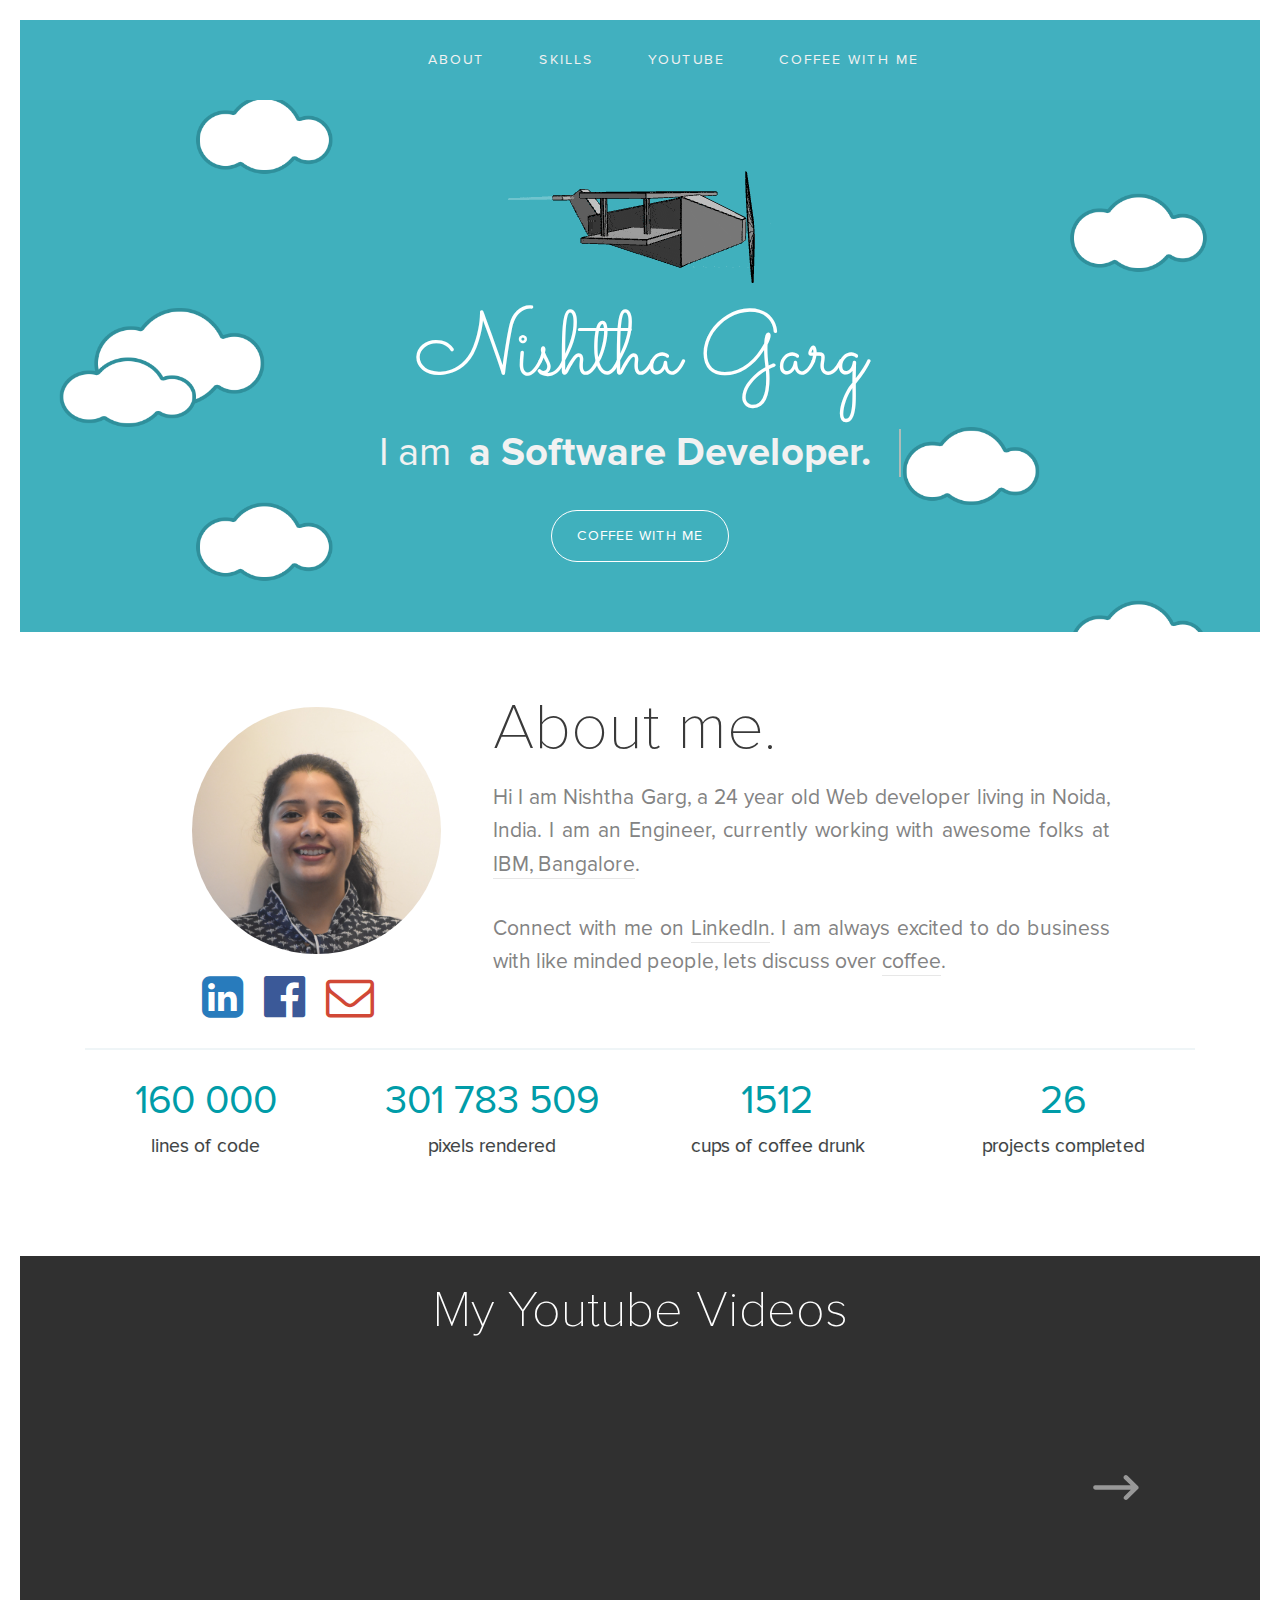
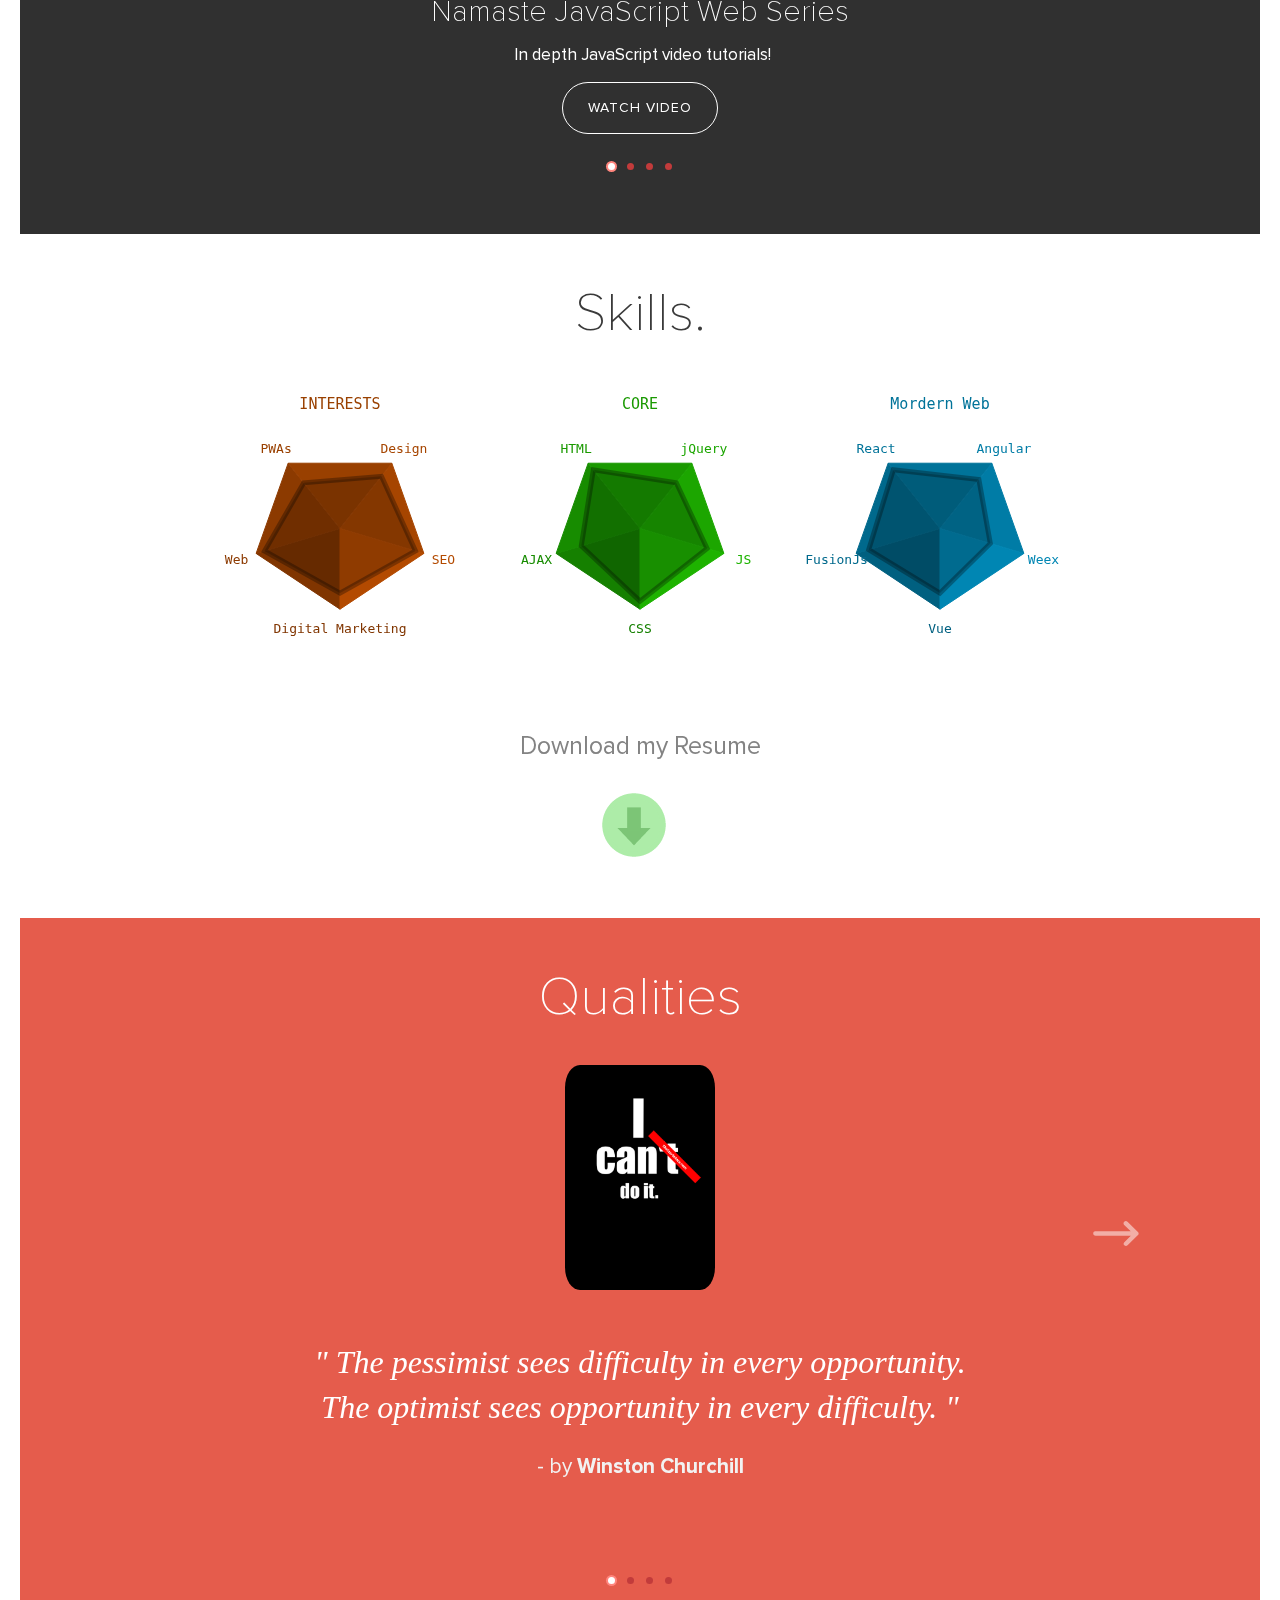
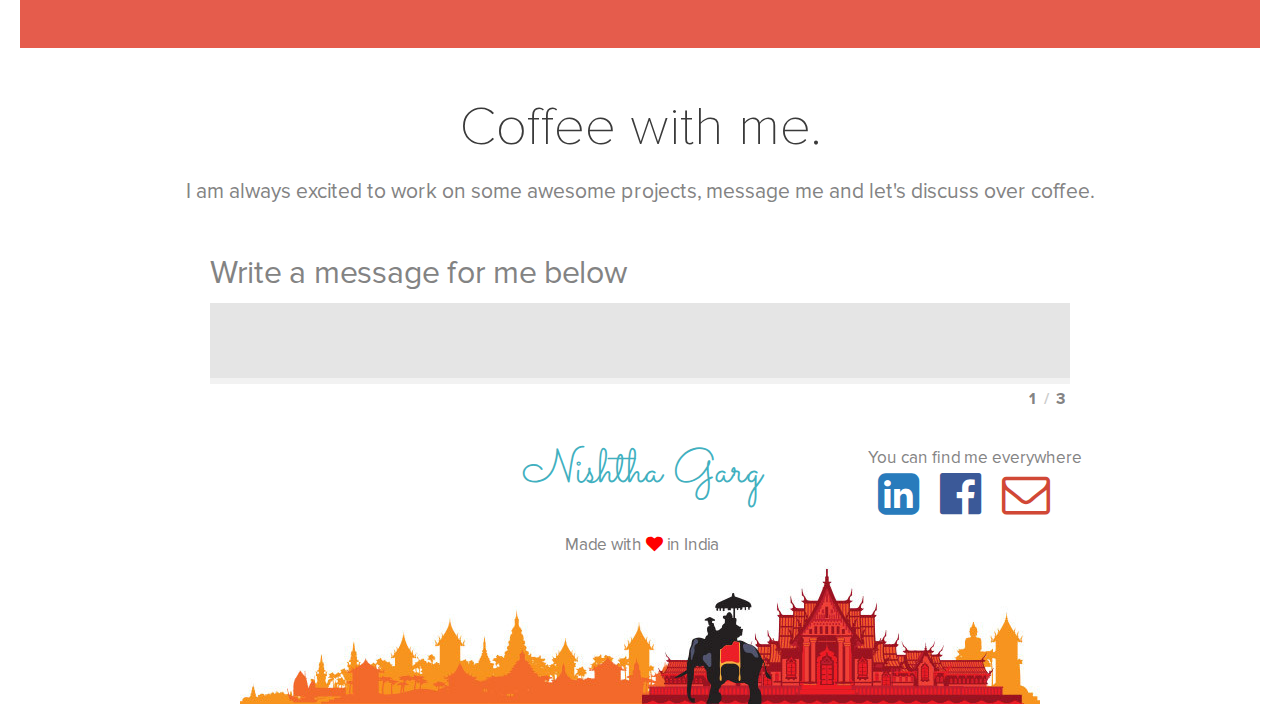
==== index.html @ ebebd7bb "qualities updates" ====
<!--
██╗  ██╗███████╗██╗     ██╗      ██████╗     ██╗    ██╗ ██████╗ ██████╗ ██╗     ██████╗
██║  ██║██╔════╝██║     ██║     ██╔═══██╗    ██║    ██║██╔═══██╗██╔══██╗██║     ██╔══██╗
███████║█████╗  ██║     ██║     ██║   ██║    ██║ █╗ ██║██║   ██║██████╔╝██║     ██║  ██║
██╔══██║██╔══╝  ██║     ██║     ██║   ██║    ██║███╗██║██║   ██║██╔══██╗██║     ██║  ██║
██║  ██║███████╗███████╗███████╗╚██████╔╝    ╚███╔███╔╝╚██████╔╝██║  ██║███████╗██████╔╝
╚═╝  ╚═╝╚══════╝╚══════╝╚══════╝ ╚═════╝      ╚══╝╚══╝  ╚═════╝ ╚═╝  ╚═╝╚══════╝╚═════╝

Greetings !

if (employer) {
  yes, I'm always looking for great opportunities;
}
else if (want a website) {
  ping me ! lets discuss how will I help you;
}
else if (geek) {
  hi, I love to be friends with like minded people.
  Message me, maybe we could help each other.
}
else {
  goto: akshaysaini.in/404
}
________________________________________________________________________________________

When I wrote this code, only God and I understood what I was doing
Now, God only knows

If you don't like anything on this website, bite me !
________________________________________________________________________________________

No copyright issues.
Feel free to copy anything and everything from this website.
If you need any help, ping me !
________________________________________________________________________________________

Cheers,
Akshay Saini
mailto: akshaysaini.in@gmail.com
________________________________________________________________________________________

I sincerely admit ! Not everything thing you saw on the website was developed by me from
scratch, most of it is my original creation otherwise some of the elements are inspired
or reproduced from the open source public code.

SSSssshhhhh!! The code starts below -->
<!doctype html>
<html class="no-js" lang="en">

<head>
  <meta charset="utf-8" />
  <meta name="google-site-verification" content="CCdRdGi4mcQEMv_Q4-K8uQwAU59lbJEycK-zBCBX4q0" />
  <meta name="description"
    content="Hello World, I'm a Web developer, YouTuber, and a Digital Marketer. If you want your own website or grow your business online then coffee with me.">
  <meta name="keywords"
    content="web development, web designing, youtube, javascript, tutorials, react, angular, website, seo, digital marketing, social media marketing, freelancer, bengaluru, india ">
  <meta name="author" content="Akshay Saini">
  <meta name="viewport" content="width=device-width, initial-scale=1.0" />
  <meta property="og:title" content="Akshay Saini " />
  <meta property="og:url" content="index.html" />
  <meta property="og:image" content="img/logo.png" />
  <meta property="og:site_name" content="Akshay Saini" />
  <meta property="og:description"
    content="Hello World, I'm a Web developer, YouTuber, and a Digital Marketer. If you want your own website or grow your business online then coffee with me." />
  <title>Nishtha Garg</title>
  <link href="img/favicon.ico" type="image/x-icon" rel="shortcut icon" />
  <link rel="stylesheet" href="css/foundation.css" />
  <script src="js/vendor/modernizr.js"></script>
  <link rel="stylesheet" href="css/style.css" />
  <link rel="stylesheet" href="css/font.css" />
  <link rel="stylesheet" href="css/animate.css" />
  <link rel="stylesheet" href="css/icon.css" />
  <link href="https://fonts.googleapis.com/css?family=Sacramento" rel="stylesheet">
  <link rel="stylesheet" href="font/font-awesome/css/font-awesome.min.css">
  <link rel="stylesheet" type="text/css" href="css/component.css" />
  <script src="js/modernizr.custom.js"></script>
  <script src="js/jquery.min.js"></script>
  <script type="text/javascript">
    function hasScrolled() {var l = $(this).scrollTop(); Math.abs(lastScrollTop - l) <= delta || (l > lastScrollTop && l > navbarHeight ? $("header").removeClass("nav-down").addClass("nav-up") : l + $(window).height() < $(document).height() && $("header").removeClass("nav-up").addClass("nav-down"), lastScrollTop = l)} jQuery(window).scroll(function () {0 == jQuery(this).scrollTop() ? $("header").addClass("reachedTop") : $("header").removeClass("reachedTop")}); var didScroll, lastScrollTop = 0, delta = 2, navbarHeight = $("header").outerHeight(); $(window).scroll(function (l) {didScroll = !0}), setInterval(function () {didScroll && (hasScrolled(), didScroll = !1)}, 250);
  </script>
</head>

<body>
  <header class="nav-down reachedTop">
    <div class="wrapper" id="wrapper">
      <div class="row">
        <div class="small-12 large-12 columns alignCenter">
          <ul class="menu">
            <li><a href="#me">about</a></li>
            <li><a href="#myskills">skills</a></li>
            <li><a href="#projects">youtube</a></li>
            <li><a href="#coffeewithme">coffee with me</a></li>
        </div>
      </div>
    </div>
  </header>
  <section class="intro" id="intro">
    <div class="row" id="middle_row">
      <div class="medium-12 columns alignCenter">
        <section class="cd-intro">
          <h1 class="cd-headline clip is-full-width">
            <img src="img/plane.gif"><br>
            <span class="title">Nishtha Garg</span><br>
            <span class="iama">I am </span>
            <span class="cd-words-wrapper">
              <b class="is-visible">a Software Developer.&nbsp;&nbsp;</b>
              <b>a Salesforce Developer.</b>
              <b>a Fitness Enthusiast.</b>
              <b>a Team Worker.</b>
            </span><br>
          </h1>
        </section>
        <a href="#coffeewithme" class="btn"> Coffee with me</a>
      </div>
    </div>
  </section>
  <section class="about" id="me">
    <div class="row">
      <div class="large-12 medium-12 columns">
        <div class="large-4 medium-4 columns">
          <img class="logo" src="img/nishtha.jpg">
          <div class="medium-12 columns">
            <ul class="tools">
              <li><a href="https://www.linkedin.com/in/nishtha-garg-9021997/" target="_blank"><i
                class="fa fa-linkedin-square"></i></a></li>
              <li><a href="https://www.facebook.com/nishtha.garg.311/" target="_blank"><i
                class="fa fa-facebook-official"></i></a></li>
              <li><a href="mailto:nishi.90297@gmail.com" target="_blank"><i class="fa fa-envelope-o"></i></a></li>
              <li><a href="https://github.com/nishi90297/" target="_blank"><i
                class="fa fa-github"></i></a></li>
            </ul>
          </div>
        </div>
        <div class="large-8 medium-8 columns">
          <h1>About me.</h1>
          <p>
            Hi I am Nishtha Garg, a 24 year old Web
            developer living in Noida, India. I am an Engineer, currently working with awesome
            folks at <a href="http://www.ibm.com/" rel="nofollow" target="_blank">IBM, Bangalore</a>.
          </p>
          <p>
           Connect with me on <a href="https://www.linkedin.com/in/nishtha-garg-9021997/"
              target="_blank">LinkedIn</a>. I am always excited to do business with like minded people, lets discuss
            over <a href="#coffeewithme">coffee</a>.
          </p>
        </div>
      </div>
    </div>
  </section>
  <hr class="num">
  <section class="numbers-wrapper">
    <section class="numbers-inner-wrapper">
      <div class="numbers">
        <h4 id="coded-lines">160 000</h4>
        <span>lines of code</span>
      </div>
      <div class="numbers">
        <h4 id="rendered-pixels">301 783 509</h4>
        <span>pixels rendered</span>
      </div>
      <div class="numbers">
        <h4 id="coffee-cups">1512</h4>
        <span>cups of coffee drunk</span>
      </div>
      <div class="numbers">
        <h4 id="projects-completed">26</h4>
        <span>projects completed</span>
      </div>
    </section>
  </section>
  <section class="projects" id="projects">
    <div class="row alignCenter">
      <h1>My Youtube Videos</h1>
      <div id="cbp-fwslider" class="cbp-fwslider">
        <ul>
          <li>
            <iframe width="400" height="225" src="https://www.youtube.com/embed/pN6jk0uUrD8" frameborder="0"
              allow="accelerometer; autoplay; encrypted-media; gyroscope; picture-in-picture" allowfullscreen></iframe>
            <h2 class="name">Namaste JavaScript Web Series</h2>
            <p class="desc">
              In depth JavaScript video tutorials!
            </p>
            <a class="btn project" href="https://youtube.com/akshaymarch7">Watch Video</a>
          </li>
          <li>
            <iframe width="400" height="225" src="https://www.youtube.com/embed/ozh5WMot6io" frameborder="0"
              allow="accelerometer; autoplay; encrypted-media; gyroscope; picture-in-picture" allowfullscreen></iframe>
            <h2 class="name">How to become a Web Developer</h2>
            <p class="desc">
              Covering my personal tips and tricks!
            </p>
            <a class="btn project" href="https://youtube.com/akshaymarch7">Watch Video</a>
          </li>
          <li>
            <iframe width="400" height="225" src="https://www.youtube.com/embed/ExPusSE0d30" frameborder="0"
              allow="accelerometer; autoplay; encrypted-media; gyroscope; picture-in-picture" allowfullscreen></iframe>
            <h2 class="name">My Journey</h2>
            <p class="desc">
              How I fell in love with Javascript and ended up being a Web Developer!
            </p>
            <a class="btn project" href="https://youtube.com/akshaymarch7">Watch Video</a>
          </li>
          <li>
            <br>
            <br>
            <br>
            <br>
            <h2 class="name">There are many more !</h2>
            <p class="desc">
              Check out all the videos on my Youtube Channel
            </p>
            <a class="btn project" href="https://youtube.com/akshaymarch7" target="_blank">Visit now</a>
          </li>
        </ul>
      </div>
    </div>
  </section>
  <section class="myskills" id="myskills">
    <div class="row alignCenter">
      <h1>Skills.</h1>
      <div class="skills">
      </div>
      <div class="downloadCV">
        <p>
          Download my Resume
        </p>
        <img class="resume" onclick="changeImage()" src="img/dwnld.png">
      </div>
    </div>
  </section>
  <section class="quotes" id="quotes">
    <div class="row alignCenter">
      <h1>Qualities</h1>
      <p>
      </p>
      <div id="quote-slider" class="cbp-fwslider">
        <ul>
          <li>
            <img class="quotes_img" src="img/quotes/positive_attitude.jpg" alt="Positive Attitude" />
            <h2 class="quotelines">" The pessimist sees difficulty in every opportunity.<br>
              The optimist sees opportunity in every difficulty. "</h2>
            <p class="desc">
             - by <b>Winston Churchill</b>
            </p>
          </li>
          <li>
            <img class="quotes_img" src="img/quotes/teamwork.png" alt="Teamwork" />
            <h2 class="quotelines">" Coming together is a beginning, <br>
              staying together is progress, <br>
              and working together is success."</h2>
            <p class="desc">
            - by <b>Henry Ford</b>
            </p>
          </li>
          <li>
            <img class="quotes_img" src="img/quotes/Hardworking.jpg" alt="Hardworking" height="120%"/>
            <h2 class="quotelines">" A dream does not become reality through magic; <br>
              it takes sweat, determination, and hard work. "</h2>
            <p class="desc">
            - by Colin Powell<b></b>
            </p>
          </li>
          <li>
            <img class="quotes_img" src="img/quotes/learner.jpg" alt="Learner" />
            <h2 class="quotelines">" Live as if you were to die tomorrow. <br>
              Learn as if you were to live forever. "</h2>
            <p class="desc">
             - by <b>Mahatma Gandhi</b>
            </p>
          </li>
        </ul>
      </div>
    </div>
  </section>
  <section class="coffeewithme" id="coffeewithme">
    <div class="row alignCenter">
      <h1>Coffee with me.</h1>
      <p>
        I am always excited to work on some awesome projects, message me and let's discuss over coffee.
      </p>
      <form id="theForm" class="simform" autocomplete="off">
        <div class="simform-inner">
          <ol class="questions">
            <li>
              <span><label for="q1">Write a message for me below</label></span>
              <input id="q1" name="q1" type="text" />
            </li>
            <li>
              <span><label for="q2">Your name</label></span>
              <input id="q2" name="q2" type="text" />
            </li>
            <li>
              <span><label for="q3">Your email or phone number</label></span>
              <input id="q3" name="q3" type="text" />
            </li>
          </ol>
          <!-- /questions -->
          <button class="submit" type="submit">Send answers</button>
          <div class="controls">
            <button class="next"><i class="fa fa-arrow-right"></i></button>
            <div class="progress">
            </div>
            <span class="number">
              <span class="number-current"></span>
              <span class="number-total"></span>
            </span>
            <span class="error-message"></span>
          </div>
          <!-- / controls -->
        </div>
        <!-- /simform-inner -->
        <span class="final-message"></span>
      </form>
      <!-- /simform -->
    </div>
  </section>
  <section class="sayhello" id="hello">
    <div class="row">
      <div class="large-4 columns pad10">
        <!--<p>
          <b>No <i class="fa fa-copyright"></i> copyright issues.</b><br>
          Feel free to copy. If you need any help, ping me !
        </p>-->
      </div>
      <div class="large-4 columns">
        <p class="footTitle alignCenter">
          Nishtha Garg
        </p>
        <p class="madewithlove">
          Made with <i class="fa fa-heart"></i> in India
        </p>
      </div>
      <div class="large-4 columns alignCenter pad10">
        <p class="alignCenter">
          You can find me everywhere
        </p>
        <ul class="tools">
          <li><a href="https://www.linkedin.com/in/nishtha-garg-9021997/" target="_blank"><i
                class="fa fa-linkedin-square"></i></a></li>
          <li><a href="https://www.facebook.com/nishtha.garg.311/" target="_blank"><i
            class="fa fa-facebook-official"></i></a></li>
          <li><a href="mailto:nishi.90297@gmail.com" target="_blank"><i class="fa fa-envelope-o"></i></a></li>
          <li><a href="https://github.com/nishi90297/" target="_blank"><i
            class="fa fa-github"></i></a></li>
        </ul>
      </div>
    </div>
    <img class="footer-image" src="img/foot.jpg">
  </section>
  <script src="js/classie.js"></script>
  <script src="js/stepsForm.js"></script>
  <script src="js/jquery.animateNumber.min.js"></script>
  <script src="js/jquery.cbpFWSlider.min.js"></script>
  <script>
    $(function () {
      $('#cbp-fwslider').cbpFWSlider();
      $('#quote-slider').cbpFWSlider();
      setInterval(function () {
        if ($('.cbp-fwnext').eq(1).is(":visible")) {
          $('.cbp-fwnext').eq(1).click();
        }
        else {
          $('.cbp-fwdots').eq(1).find('span').click();
        }
      }, 6000);
    });
  </script>
  <script type="text/javascript" src="js/jquery.easing.1.3.js"></script>
  <script type="text/javascript">
    $(function () {
      $('header a').bind('click', function (event) {
        var $anchor = $(this);
        $('html, body').stop().animate({
          scrollTop: $($anchor.attr('href')).offset().top
        }, 1500, 'easeInOutExpo');
        event.preventDefault();
      });
    });
    $(function () {
      $('#intro a').bind('click', function (event) {
        var $anchor = $(this);
        $('html, body').stop().animate({
          scrollTop: $($anchor.attr('href')).offset().top
        }, 1500, 'easeInOutExpo');
        event.preventDefault();
      });
    });
  </script>
  <script src="js/foundation.min.js"></script>
  <script>
    $(document).foundation();
  </script>
  <script src="js/textRotate.js"></script>
  <script type="text/javascript">
    var sc_project = 11086857;
    var sc_invisible = 1;
    var sc_security = "58e9ef84";
    var scJsHost = (("https:" == document.location.protocol) ?
      "https://secure." : "http://www.");
    document.write("<sc" + "ript type='text/javascript' src='" +
      scJsHost +
      "statcounter.com/counter/counter.js'></" + "script>");
  </script>
  <noscript>
    <div class="statcounter"><a title="create counter" href="http://statcounter.com/free-hit-counter/"
        target="_blank"><img class="statcounter" src="//c.statcounter.com/11086857/0/58e9ef84/1/" alt="create
counter"></a></div>
  </noscript>
  <script>
    (function (i, s, o, g, r, a, m) {
      i['GoogleAnalyticsObject'] = r; i[r] = i[r] || function () {
        (i[r].q = i[r].q || []).push(arguments)
      }, i[r].l = 1 * new Date(); a = s.createElement(o),
        m = s.getElementsByTagName(o)[0]; a.async = 1; a.src = g; m.parentNode.insertBefore(a, m)
    })(window, document, 'script', 'https://www.google-analytics.com/analytics.js', 'ga');

    ga('create', 'UA-36122972-4', 'auto');
    ga('send', 'pageview');

  </script>
</body>

</html>
---- css/style.css ----
body {
  font-family:'ProximaNova';
  color:#3a3a3a;
}
a {
  color:white;
}
a:hover {
  color:#2ecff9;
}
.header {
  padding-top:2em;
}
h1 {
  font-family:'ProximaNova';
  color:#3a3a3a;
  font-size:3.5em;
}
h2 {
  font-family:'ProximaNova';
  color:#3a3a3a;
  font-size:1.4em;
}
h3 {
  font-family:'ProximaNova';
  color:#3a3a3a;
  font-size:0.8em;
  text-align:center;
}
h4 {
  font-family:'ProximaNova';
  font-size:1.2em;
  color:white;
  text-align:center;
}
p {
  font-family:'ProximaNova';
  font-size:30px;
  color:#3a3a3a;
  font-size:1.3em;
  text-align:justify;
}
.js div#preloader {
  position:fixed;
  left:0;
  top:0;
  z-index:9999;
  overflow:visible;
  width:40px;
  height:40px;
  left:50%;
  top:50%;
  margin-top:-25px;
  margin-left:-25px;
}
#preload_wrapper {
  background-color:white;
  width:100%;
  height:100%;
  z-index:9999;
  position: fixed;
}
/* ////////////////////////// Preloader ////////////////////// */
/*:not(:required) hides this rule from IE9 and below */
.preloader:not(:required) {
  -moz-transform:translate3d(0,0,0);
  -ms-transform:translate3d(0,0,0);
  -webkit-transform:translate3d(0,0,0);
  transform:translate3d(0,0,0);
  position:relative;
  display:inline-block;
  width:50px;
  height:50px;
  background:rgba(25,165,152,0.5);
  border-radius:50%;
  overflow:hidden;
  text-indent:-9999px;
  /* Hides inner circles outside base circle at safari */
  -webkit-mask-image:url(data:image/png;
  base64,iVBORw0KGgoAAAANSUhEUgAAAAEAAAABCAIAAACQd1PeAAAAGXRFWHRTb2Z0d2FyZQBBZG9iZSBJbWFnZVJlYWR5ccllPAAAAA5JREFUeNpiYGBgAAgwAAAEAAGbA+oJAAAAAElFTkSuQmCC);
}
.preloader:not(:required):before,.preloader:not(:required):after {
  content:'';
  position:absolute;
  top:0;
  display:inline-block;
  width:50px;
  height:50px;
  border-radius:50%;
}
.preloader:not(:required):before {
  -moz-animation:preloader 3s infinite;
  -webkit-animation:preloader 3s infinite;
  animation:preloader 3s infinite;
  -moz-transform-origin:0 50%;
  -ms-transform-origin:0 50%;
  -webkit-transform-origin:0 50%;
  transform-origin:0 50%;
  left:0;
  background:#c7efcf;
}
.preloader:not(:required):after {
  -moz-animation:preloader 3s 0.2s reverse infinite;
  -webkit-animation:preloader 3s 0.2s reverse infinite;
  animation:preloader 3s 0.2s reverse infinite;
  -moz-transform-origin:100% 50%;
  -ms-transform-origin:100% 50%;
  -webkit-transform-origin:100% 50%;
  transform-origin:100% 50%;
  right:0;
  background:#eef5db;
}
@-moz-keyframes preloader {
  0% {
    -moz-transform:rotate(0deg);
    transform:rotate(0deg);
  }
  50% {
    -moz-transform:rotate(360deg);
    transform:rotate(360deg);
  }
  100% {
    -moz-transform:rotate(0deg);
    transform:rotate(0deg);
  }
}
@-webkit-keyframes preloader {
  0% {
    -webkit-transform:rotate(0deg);
    transform:rotate(0deg);
  }
  50% {
    -webkit-transform:rotate(360deg);
    transform:rotate(360deg);
  }
  100% {
    -webkit-transform:rotate(0deg);
    transform:rotate(0deg);
  }
}
@keyframes preloader {
  0% {
    -moz-transform:rotate(0deg);
    -ms-transform:rotate(0deg);
    -webkit-transform:rotate(0deg);
    transform:rotate(0deg);
  }
  50% {
    -moz-transform:rotate(360deg);
    -ms-transform:rotate(360deg);
    -webkit-transform:rotate(360deg);
    transform:rotate(360deg);
  }
  100% {
    -moz-transform:rotate(0deg);
    -ms-transform:rotate(0deg);
    -webkit-transform:rotate(0deg);
    transform: rotate(0deg);
  }
}
/* ////////////////////////// Preloader ////////////////////// */
.wrapper {
  width:100%;
  background-color:#41b0bf;
  height:80px;
  position:fixed;
  top:0px;
  z-index:999;
  border-right:20px solid white;
  border-left:20px solid white;
  transition:all 0.2s ease-in-out;
}
header.nav-up .wrapper {
  top:-80px;
}
header.nav-down.reachedTop .wrapper {
  top:20px;
}
a.logo {
  text-transform:uppercase;
  margin-top:25px;
  display:inline-block;
  font-weight:600;
  font-size:30px;
  color:#3a3a3a;
}
a.logo span {
  color:#fff;
}
ul.menu {
  margin-top:27px;
}
ul.menu li {
  list-style:none;
  display:inline-block;
  margin-left:50px;
}
ul.menu li a {
  text-transform:uppercase;
  font-family:'ProximaNova';
  font-size:14px;
  letter-spacing:2px;
  color:#f2f2f2;
}
ul.menu li a:hover {
  border-bottom:1px solid #fff;
  padding-bottom:6px;
}
@keyframes slideleft {
  from {
    background-position:0%;
  }
  to {
    background-position:90000%;
  }
}
@-webkit-keyframes slideleft {
  from {
    background-position:0%;
  }
  to {
    background-position: 90000%;
  }
}
section.intro {
  background:url(../img/clouds.png) repeat-x top center;
  background-size:contain;
  background-repeat:repeat;
  /*animation:slideleft 20000s infinite linear;-webkit-animation:slideleft 20000s infinite linear;width:100%;*/
  background-color:#41b0bf;
  padding-bottom:70px;
  position:relative;
  border-right:20px solid #fff;
  border-left:20px solid #fff;
  border-top:20px solid #fff;
  padding-top:80px;
}
section.intro h1 {
  margin-top:0px;
  line-height:1.2;
  font-family:'ProximaNovaT';
  color:#3a3a3a;
  font-size:65px;
}
section.intro span.design {
  font-family:'ProximaNovaT';
}
section.intro span {
  font-family:'ProximaNova';
}
a.btn {
  border:1px solid #fff;
  text-transform:uppercase;
  color:#fff;
  padding:15px 25px;
  border-radius:30px;
  font-size:14px;
  letter-spacing:1px;
  margin-top:14px;
  display:inline-block !important;
  line-height:1.4;
  -webkit-transition:all .2s ease;
  -moz-transition:all .2s ease;
  transition:all .2s ease;
}
a.btn:hover {
  background-color:#fff;
  color:#009ca8
}
a.btn.project {
  background:transparent;
  border:1px solid #fff;
  color:#fff;
}
a.btn.project:hover {
  background-color:#fff;
  color:#fe5f55;
}
section.about {
  padding:0px;
  border-right:20px solid white;
  border-left:20px solid white;
}
section.about h1 {
  color:#3a3a3a;
  font-family:'ProximaNovaT';
  font-size:65px;
  margin-top:50px;
}
section.about a.pronounce span {
  color:#ABABAB;
  cursor:help;
  border-bottom:1px dotted rgb(216,216,216);
  letter-spacing:1px;
}
section.about a.pronounce {
  border-bottom:none;
}
section.about a.pronounce:hover {
  border-bottom:none;
}
section.about p {
  color:#838383;
  margin:0 auto;
  margin-bottom:30px;
  font-size:21px;
}
section.about p a {
  color:#838383;
  border-bottom:1px solid #E7E7E7;
  padding-bottom:1px;
}
section.about p a:hover {
  border-bottom:1px solid #009ca8;
}
section.about img {
  display:block;
  margin:auto;
  border-radius: 50%;
}
section.about h2 {
  font-family:'ProximaNova';
  color:#676767;
  font-size:17px;
  line-height:2.2em;
}
ul.tools,ul.lang,ul.hobbies {
  margin:0;
}
ul.lang {
  margin-top:12px;
}
ul.tools li,ul.hobbies li {
  list-style:none;
  display:inline-block;
  background-size:500px;
  margin-left:17px;
}
ul.lang li {
  list-style:none;
  display:inline-block;
}
section.projects h1 {
  color:#fff;
  font-family:'ProximaNovaT';
  font-size:50px;
  margin-top:20px;
}
section.projects p {
  color:#fff;
  margin:0 auto;
  font-size:15px;
  margin-left:4px;
}
section.sayhello {
  background:#fff;
  position:relative;
  text-align:center;
  padding-top:30px;
  padding-bottom:0px;
  border-right:20px solid white;
  border-left:20px solid white;
}
section.sayhello h1 {
  color:#000;
  font-family:'ProximaNovaT';
  font-size:65px;
}
section.sayhello p {
  color:#848484;
  margin:0 auto;
  font-size:17px;
  margin-left:4px;
}
a.email:hover {
  border-bottom:1px solid #000;
  color:#000;
}
a.email {
  float:right;
  font-size:22px;
  text-align:right;
  margin-top:52px;
  font-family:'ProximaNovaT';
  border-bottom:1px solid #717070;
  padding-bottom:5px;
  color:#000;
}
a.email:visited {
  color: #000;
}
section.quotes {
  /*background:#ffc548;*/
  background:#e55c4c;
  border-left:20px solid white;
  border-right:20px solid white;
  border-bottom:20px solid white;
  border-top:20px solid white;
}
section.quotes h1 {
  color:#fff;
  font-family:'ProximaNovaT';
  font-size:55px;
  margin-top:40px;
}
section.quotes h2 {
  color:#fff;
  font-family:serif;
  font-style:italic;
  font-size:32px;
  margin-top:40px;
}
section.quotes p {
  text-align:center;
  color:#f2f2f2;
  margin:0 auto;
  margin-top:20px;
  margin-bottom:20px;
  font-size:21px;
}
.quotes_img {
  width:150px !important;
  margin-top:10px !important;
  margin-bottom:10px !important;
  border-radius:10%;
  border-style:none;
  border: 0px solid !important;
}
section.coffeewithme {
  /*background:#ffc548;*/
  background:#fff;
  border-left:20px solid white;
  border-right:20px solid white;
  border-bottom:20px solid white;
  border-top:20px solid white;
}
section.coffeewithme h1 {
  color:#3a3a3a;
  font-family:'ProximaNovaT';
  font-size:55px;
  margin-top:0px;
}
section.coffeewithme p {
  text-align:center;
  color:#838383;
  margin:0 auto;
  margin-top:10px;
  margin-bottom:40px;
  font-size: 21px;
}
section.myskills {
  /*background:#ffc548;*/
  background:#fff;
  border-left:20px solid white;
  border-right:20px solid white;
  border-bottom:20px solid white;
  border-top:20px solid white;
}
section.myskills h1 {
  color:#3a3a3a;
  font-family:'ProximaNovaT';
  font-size:55px;
  margin-top:0px;
}
section.myskills p {
  text-align:center;
  color:#838383;
  margin:0 auto;
  margin-top:40px;
  margin-bottom:-30px;
  font-size:25px;
  position:absolute;
  z-index:1000;
  width:100%;
  left:0;
}
.downloadCV {
  min-height:172px;
  padding-bottom:20px;
  padding-top:20px;
  cursor:pointer;
}
section.projects {
  background:#303030;
  border:20px solid white;
}
section.projects h2.name {
  font-size:30px;
  text-align:center;
  font-family:'ProximaNovaT';
  color:#fff;
}
section.projects p.desc {
  font-size:17px;
  text-align:center;
}
section.sayhello ul.icons {
  margin:0;
  padding:0;
  float:right;
  line-height:0;
}
section.sayhello ul.icons li {
  display:inline-block;
  -webkit-transition:all .35s ease;
  -moz-transition:all .35s ease;
  transition:all .35s ease;
  margin:30px 0px 20px 0px;
  margin-left:20px;
}
section.sayhello .icon span.SocailLink {
  display:block;
  font-size:12px;
  text-shadow:none;
  color:#333;
  -webkit-transition:all .2s ease;
  -moz-transition:all .2s ease;
  transition:all .2s ease;
  letter-spacing:3px;
  text-align:center;
}
section.sayhello .icon.dribbble,section.sayhello .icon.behance,section.sayhello .icon.behance,section.sayhello .icon.twitter,section.sayhello .icon.facebook {
  -webkit-transition:all .35s ease;
  -moz-transition:all .35s ease;
  transition:all .35s ease;
}
section.sayhello .icon.dribbble {
  color:#848484;
  font-size:30px;
}
section.sayhello .icon.dribbble:hover {
  color:#F66699;
}
section.sayhello .icon.behance {
  color:#848484;
  font-size:30px;
}
section.sayhello .icon.behance:hover {
  color:#339cd5;
}
section.sayhello .icon.twitter {
  color:#848484;
  font-size:30px;
}
section.sayhello .icon.twitter:hover {
  color:#3AB6E8;
}
section.sayhello .icon.facebook {
  color:#848484;
  font-size:29px;
}
section.sayhello .icon.facebook:hover {
  color:#3b5998;
}
section.sayhello p.credits,section.sayhello p.made {
  font-size:12px;
  text-align:right;
}
.numbers-inner-wrapper {
  max-width:1150px;
  margin:0px auto;
  margin-top:20px;
}
.numbers-inner-wrapper>div {
  display:inline-block;
  width:24.5%;
  text-align: center;
}
.numbers-wrapper h4 {
  /*font-family:"Roboto Slab","PT Serif","PT Sans","Times New Roman",sans-serif;*/
  font-size:2.5rem;
  color:#009ca8;
}
.numbers-wrapper span {
  font-size:1.2rem;
  -webkit-text-stroke:0.2px #627175;
}
hr.num {
  margin-top:25px;
  margin-bottom:15px;
}
hr {
  width:1110px;
  margin:90px auto 0px auto;
  border:1px solid #eff5f7;
}
.project_img {
  width:50% !important;
  margin-top:10px !important;
  border-radius:4px;
  border-style:none;
  border:0px solid !important;
  border-color:#c0c0c0;
}
@media only screen and (min-width:40.063em) and (max-width:64em) {
  ul.menu li {
    margin-left:20px;
  }
}
@media only screen and (max-width:40em) {
  ul.menu {
    float:left;
  }
  ul.menu a {
    font-size:11px !important;
  }
  ul.menu li {
    margin-left:10px;
  }
}
@media only screen and (max-width:320px) {
  section.intro h1 {
    font-size:38px !important;
  }
}
@media only screen and (max-width:64em) {
  .opl,.cssda {
    display:none;
  }
  section.intro,.wrapper,section.about,section.projects,section.sayhello {
    border:none;
  }
  .iama {
  }
  .title {
  }
  #scene {
    display:none;
  }
  header.nav-down.reachedTop .wrapper {
    top:0;
  }
  section.about h1 {
    font-size:50px;
    text-align:center;
  }
  section.about p {
    padding:15px;
    margin-bottom:-5px;
  }
  section.intro h1 {
    margin-top:21px;
    font-size:50px;
  }
  section.projects h1 {
    font-size:50px;
    text-align:center;
  }
  section.projects p {
    text-align:center;
  }
  .cbp-fwslider ul li>a img {
    width:100% !important;
  }
  .cbp-fwslider nav span {
    width:30px !important;
  }
  .cbp-fwslider nav span.cbp-fwnext {
    right:20px !important;
  }
  .cbp-fwslider nav span.cbp-fwprev {
    left:20px !important;
  }
  section.sayhello h1 {
    font-size:50px;
    text-align:center;
  }
  section.sayhello p {
    text-align:center;
  }
  section.sayhello {
    text-align:center;
  }
  a.email,section.sayhello ul.icons {
    float:none;
  }
  a.email {
    margin-top:22px;
    display:inline-block;
  }
  section.sayhello ul.icons li:first-child {
    margin-left: 0;
  }
}
/* Rotating Text */
.cd-words-wrapper {
  display:inline-block;
  position:relative;
  text-align:left;
}
.cd-words-wrapper b {
  display:inline-block;
  position:absolute;
  white-space:nowrap;
  left:0;
  top:0;
}
.cd-words-wrapper b.is-visible {
  position:relative;
}
.no-js .cd-words-wrapper b {
  opacity:0;
}
.no-js .cd-words-wrapper b.is-visible {
  opacity:1;
}
.cd-headline.clip span {
  display:inline-block;
}
.cd-headline.clip .cd-words-wrapper {
  overflow:hidden;
  vertical-align: middle;
}
.cd-headline.clip .cd-words-wrapper::after {
  /* line */
  content:'';
  position:absolute;
  top:0;
  right:0;
  width:2px;
  height:100%;
  background-color:#aebcb9;
}
.cd-headline.clip b {
  opacity:0;
}
.cd-headline.clip b.is-visible {
  opacity:1;
}
.skills {
  margin:auto;
  text-align:center;
}
.pentagon {
  width:300px;
  height:300px;
  margin:auto;
  padding:3px 3px 28px 3px;
  display:inline-block;
}
.logo {
  margin-top:75px !important;
  margin-bottom:20px !important;
  width:85%;
}
.iama {
  color:#f2f2f2;
  font-size:40px;
  vertical-align:middle;
}
.cd-words-wrapper {
  color:#f2f2f2;
  font-size:40px;
}
section.numbers-wrapper {
  margin-top:0px;
  margin-bottom:80px;
  ;
}
.madewithlove {
  text-align:center;
  padding-top:20px;
}
.alignCenter {
  text-align:center;
}
span.title {
  font-family:'Sacramento',cursive !important;
  text-transform:none;
  font-weight:400;
  color:#fff;
  font-size:1.4em;
}
.fa-facebook-official {
  font-size:3em !important;
  color:#3b5998;
}
.fa-youtube-play {
  font-size:3em !important;
  color: red;
}
.fa-linkedin-square {
  font-size:3em !important;
  color:#287bbc;
}
.fa-twitter-square {
  font-size:3em !important;
  color:#1b95e0;
}
.fa-envelope-o {
  font-size:3em !important;
  color:#d14836;
}
.pad10 {
  padding:10px;
}
.fa-heart {
  color:red;
  font-size:15px;
}
.footTitle {
  font-family:'Sacramento',cursive;
  text-transform:none;
  font-weight:400;
  color:#41b0bf !important;
  font-size: 3em !important;
}
---- css/font.css ----
@font-face {
	font-family: 'ProximaNova';
	src: url('../font/ProximaNova-Bold.eot');
	src: url('../ProximaNova-Boldd41d.html?#iefix') format('embedded-opentype'),
		url('../font/ProximaNova-Bold.woff') format('woff'),
		url('../font/ProximaNova-Bold.ttf')  format('truetype');
	font-weight: bold;
	font-style: normal;
}

@font-face {
	font-family: 'ProximaNovaCond';
	src: url('../font/ProximaNovaCond-Black.eot');
	src: url('../font/ProximaNovaCond-Blackd41d.eot?#iefix') format('embedded-opentype'),
		url('../font/ProximaNovaCond-Black.woff') format('woff'),
		url('../font/ProximaNovaCond-Black.ttf')  format('truetype');
	font-weight: 900;
	font-style: normal;
}

@font-face {
	font-family: 'ProximaNova';
	src: url('../font/ProximaNova-Regular.eot');
	src: url('../font/ProximaNova-Regulard41d.eot?#iefix') format('embedded-opentype'),
		url('../font/ProximaNova-Regular.woff') format('woff'),
		url('../font/ProximaNova-Regular.ttf')  format('truetype');
	font-weight: normal;
	font-style: normal;
}

@font-face {
	font-family: 'ProximaNovaT';
	src: url('../font/ProximaNovaT-Thin.eot');
	src: url('../font/ProximaNovaT-Thind41d.eot?#iefix') format('embedded-opentype'),
		url('../font/ProximaNovaT-Thin.woff') format('woff'),
		url('../font/ProximaNovaT-Thin.ttf')  format('truetype');
	font-weight: 100;
	font-style: normal;
}

@font-face {
	font-family: 'ProximaNovaCond';
	src: url('../font/ProximaNovaCond-Light.eot');
	src: url('../font/ProximaNovaCond-Lightd41d.eot?#iefix') format('embedded-opentype'),
		url('../font/ProximaNovaCond-Light.woff') format('woff'),
		url('../font/ProximaNovaCond-Light.ttf')  format('truetype');
	font-weight: 300;
	font-style: normal;
}
---- css/icon.css ----
@font-face {
	font-family: 'icomoon';
	src:url('../font/icomoone6d5.eot?fmqiko');
	src:url('../font/icomoond41d.eot?#iefixfmqiko') format('embedded-opentype'),
		url('../font/icomoone6d5.woff?fmqiko') format('woff'),
		url('../font/icomoone6d5.ttf?fmqiko') format('truetype'),
		url('../font/icomoone6d5.svg?fmqiko#icomoon') format('svg');
	font-weight: normal;
	font-style: normal;
}

[class^="icon-"], [class*=" icon-"] {
	font-family: 'icomoon';
	speak: none;
	font-style: normal;
	font-weight: normal;
	font-variant: normal;
	text-transform: none;
	line-height: 1;

	/* Better Font Rendering =========== */
	-webkit-font-smoothing: antialiased;
	-moz-osx-font-smoothing: grayscale;
}

.icon-arrow-right:before {
	content: "\e600";
}
.icon-arrow-left:before {
	content: "\e601";
}
.icon-arrow-up:before {
	content: "\e602";
}
.icon-arrow-left2:before {
	content: "\e603";
}
.icon-twitter:before {
	content: "\e604";
}
.icon-facebook:before {
	content: "\e605";
}
.icon-dribbble:before {
	content: "\e606";
}
.icon-skype:before {
	content: "\e607";
}
.icon-linkedin:before {
	content: "\e608";
}
.icon-behance:before {
	content: "\e609";
}
.icon-list:before {
	content: "\e60a";
}
.icon-mouse:before {
	content: "\e60b";
}
---- css/component.css ----
.cbp-fwslider {
	position: relative;
	margin: 0 0 10px;
	overflow: hidden;
	padding: 0px 0 45px;
	  margin-bottom: 55px;
}

.cbp-fwslider ul {
	margin: 0;
	padding: 0;
	white-space: nowrap;
	list-style-type: none;
}

.cbp-fwslider ul li {
	-webkit-transform: translateZ(0);
	-moz-transform: translateZ(0);
	transform: translateZ(0);
	float: left;
	display: block;
	margin: 0;
	padding: 0;
	text-align: center;
}

.cbp-fwslider ul li > a,
.cbp-fwslider ul li > div {
	display: block;
	text-align: center;
	outline: none;
	
}


.cbp-fwslider ul li > a.prjct_img{
	pointer-events:none;
	cursor: default;
}



.cbp-fwslider ul li > a img {
	border: none;
	display: block;
	margin: 0 auto;
	max-width: 75%;
}

.cbp-fwslider nav span {
	position: absolute;
  top: 40%;
    width: 48px;
  height: 28px;

  color: #fff;
  text-align: center;
  margin-top: -50px;
  line-height: 100px;
  cursor: pointer;
  opacity: 0.5
}

.cbp-fwslider nav span:hover {
	
	opacity: 1;
}

.cbp-fwslider nav span.cbp-fwnext {
	right: 0px;
	  background: url(../img/right.svg) no-repeat;
}

.cbp-fwslider nav span.cbp-fwprev {
	left: 0px;
	  background: url(../img/left.svg) no-repeat;
}

.cbp-fwdots {
	position: absolute;
	bottom: 0px;
	white-space: nowrap;
	text-align: center;
	width: 100%;
}

.cbp-fwdots span {
	display: inline-block;
  width: 7px;
  height: 7px;
  background: #C23B3B;
  margin: 6px;
  border-radius: 50%;
  cursor: pointer;
}

.cbp-fwdots span:hover {
	background: #ffffff;
}

.cbp-fwdots span.cbp-fwcurrent {
	background: #ffffff;
	box-shadow: 0 0 0 2px #ff857d;
	-webkit-transition: box-shadow 0.2s ease-in-out;
	-moz-transition: box-shadow 0.2s ease-in-out;
	transition: box-shadow 0.2s ease-in-out;
}

/* CSS Styles for form Element */

.simform {
	position: relative;
	margin: 0 auto;
	min-height: 135.5px;
	max-width: 860px;
	width: 100%;
	text-align: left;
	font-size: 2.5em;
	color: #838383;
}

.simform .submit {
	display: none;
}

/* Question list style */
.simform ol {
	margin: 0;
	font-size: 2rem;
	padding: 0;
	list-style: none;
	position: relative;
	-webkit-transition: height 0.4s;
	transition: height 0.4s;
}

.simform ol:before {
	content: '';
	background-color: rgba(0,0,0,0.1);
	position: absolute;
	left: 0;
	bottom: 0;
	width: 100%;
	height: 2.35em;
}

.questions li {
	z-index: 100;
	position: relative;
	visibility: hidden;
	height: 0;
	-webkit-transition: visibility 0s 0.4s, height 0s 0.4s;
	transition: visibility 0s 0.4s, height 0s 0.4s;
}

.questions li.current,
.no-js .questions li {
	visibility: visible;
	height: auto;
	-webkit-transition: none;
	transition: none;
}

/* Labels */
.questions li > span {
	display: block;
	overflow: hidden;
}

.questions li > span label {
	display: block;
	-webkit-transition: -webkit-transform 0.4s;
	transition: transform 0.4s;
	-webkit-transform: translateY(-100%);
	transform: translateY(-100%);
}

.questions li.current > span label,
.no-js .questions li > span label {
	-webkit-transition: none;
	transition: none;
	-webkit-transform: translateY(0);
	transform: translateY(0);
}

.show-next .questions li.current > span label {
	-webkit-animation: moveUpFromDown 0.4s both;
	animation: moveUpFromDown 0.4s both;
}

@-webkit-keyframes moveUpFromDown {
	from { -webkit-transform: translateY(100%); }
	to { -webkit-transform: translateY(0); }
}

@keyframes moveUpFromDown {
	from { -webkit-transform: translateY(100%); transform: translateY(100%); }
	to { -webkit-transform: translateY(0); transform: translateY(0); }
}

/* Input field */
.questions input {
	display: block;
	margin: 0.3em 0 0 0;
	padding: 0.5em 1em 0.5em 0.7em;
	width: calc(100% - 2em);
	border: none;
	background: transparent;
	color: rgba(0,0,0,0.8);
	font-size: 1em;
	line-height: 1;
	opacity: 0;
	-webkit-transition: opacity 0.3s;
	transition: opacity 0.3s;
}

.questions .current input,
.no-js .questions input {
	opacity: 1;
}

.questions input:focus,
.simform button:focus {
	outline: none;
}

/* Next question button */
.next {
	position: absolute;
	right: 0;
	top: 1.3em; /* padding-bottom of form plus progress bar height */
	display: block;
	padding: 0;
	width: 2em;
	height: 2em;
	border: none;
	background: none;
	color: rgba(0,0,0,0.4);
	text-align: center;
	opacity: 0;
	z-index: 100;
	cursor: pointer;
	-webkit-transition: -webkit-transform 0.3s, opacity 0.3s;
	transition: transform 0.3s, opacity 0.3s;
	-webkit-transform: translateX(-20%);
	transform: translateX(-20%);
	pointer-events: none;
	-webkit-tap-highlight-color: rgba(0, 0, 0, 0);
}

.next:hover {
	color: #000;
	background: none;
}

.next::after {
	position: absolute;
	top: 0;
	left: 0;
	width: 100%;
	height: 100%;
	font-size: 2rem;
	text-transform: none;
	font-weight: normal;
	font-style: normal;
	font-variant: normal;
	line-height: 2;
	speak: none;
	-webkit-font-smoothing: antialiased;
	-moz-osx-font-smoothing: grayscale;
}

.next.show {
	opacity: 1;

	font-size: 2.5rem;
	-webkit-transform: translateX(0);
	transform: translateX(0);
	pointer-events: auto;
}

/* Progress bar */
.simform .progress {
	width: 0%;
	height: 0.15em;
	background: rgba(0,0,0,0.3);
	-webkit-transition: width 0.4s ease-in-out;
	transition: width 0.4s ease-in-out;
}

.simform .progress::before {
	position: absolute;
	top: auto;
	width: 100%;
	height: inherit;
	background: rgba(0,0,0,0.05);
	content: '';
}

/* Number indicator */
.simform .number {
	position: absolute;
	right: 0;
	overflow: hidden;
	margin: 0.4em 0;
	width: 3em;
	font-weight: 700;
	font-size: 0.4em;
}

.simform .number:after {
	position: absolute;
	left: 50%;
	content: '/';
	opacity: 0.4;
	-webkit-transform: translateX(-50%);
	transform: translateX(-50%);
}

.simform .number span {
	float: right;
	width: 40%;
	text-align: center;
}

.simform .number .number-current {
	float: left;
}

.simform .number-next {
	position: absolute;
	left: 0;
}

.simform.show-next .number-current {
	-webkit-transition: -webkit-transform 0.4s;
	transition: transform 0.4s;
	-webkit-transform: translateY(-100%);
	transform: translateY(-100%);
}

.simform.show-next .number-next {
	-webkit-animation: moveUpFromDown 0.4s both;
	animation: moveUpFromDown 0.4s both;
}

/* Error and final message */
.simform .error-message,
.simform .final-message {
	position: absolute;
	visibility: hidden;
	opacity: 0;
	-webkit-transition: opacity 0.4s;
	transition: opacity 0.4s;
}

.simform .error-message {
	padding: 0.4em 3.5em 0 0;
	width: 100%;
	color: rgba(0,0,0,0.7);
	font-style: italic;
	font-size: 0.4em;
}

.final-message {
	top: 50%;
	left: 0;
	padding: 0.5em;
	width: 100%;
	text-align: center;
	-webkit-transform: translateY(-50%);
	transform: translateY(-50%);
}

.error-message.show,
.final-message.show {
	visibility: visible;
	opacity: 1;
}

.final-message.show {
	-webkit-transition-delay: 0.5s;
	transition-delay: 0.5s;
}

/* Final hiding of form / showing message */
.simform-inner.hide {
	visibility: hidden;
	opacity: 0;
	-webkit-transition: opacity 0.3s, visibility 0s 0.3s;
	transition: opacity 0.3s, visibility 0s 0.3s;
}

/* No JS Fallback */
.no-js .simform {
	font-size: 1.75em;
}

.no-js .questions li {
	padding: 0 0 2em;
}

.no-js .simform .submit {
	display: block;
	float: right;
	padding: 10px 20px;
	border: none;
	background: rgba(0,0,0,0.3);
	color: rgba(0,0,0,0.4);
}

.no-js .simform .controls {
	display: none;
}

/* Remove IE clear cross */
input[type=text]::-ms-clear {
    display: none;
}

/* Adjust form for smaller screens */
@media screen and (max-width: 44.75em) {
	.simform {
		font-size: 1.8em;
	}
}

@media screen and (max-width: 33.5625em) {
	.simform {
		font-size: 1.2em;
	}
}


/*Responsive CSS*/

@media only screen and (max-width: 64em) {



.speedEffect {
	display: none;
}
.loadAnim {
	display: none;
}
header {
	display: none;
}
.cd-headline img {
	display: none;
}

section.intro{
      padding-top: 0px;
      padding-bottom: 30px;
      background: #41b0bf;
  }

  img {
  	width: 100%;
  }

  hr {
  	display: none;
  }

  section.intro h1{
      margin-top: 0px;
        font-size: 35px;
       
  }
  .iama ,
  .cd-words-wrapper {
  	font-size:25px;
  }

  .logo {
    margin-top:20px !important;
    width:50%;
  }


	section.about h1 {
		margin-top: 20px;
		margin-bottom: 0px;
		font-size: 40px;
	}
	section.about p {
		font-size: 18px;
		padding-left: 0px;
		padding-right: 0px;
	}

	.numbers {
	    width: 100% !important;
	    margin-bottom: 20px;
	}
	section.numbers-wrapper {
  		margin-bottom: 30px;
  	}

  	.cbp-fwslider ul li > a img {
  		max-width: 50%;
  	}

  	section.projects h1 {
  		font-size: 40px;
  	}

  	section.projects h2.name {
  		margin-top: 0.5 rem;
    	font-size: 25px;
	}
	section.projects p.desc {
    	font-size: 10px;
	}
	.cbp-fwslider {
    	margin-bottom: 35px;
	}
	section.myskills h1 {
	    font-size: 40px;
	}
	section.myskills p {
	    margin-top: 0px;
	}
	section.quotes {
    	border: 0px;
	}

	section.quotes h1 {
	    font-size: 30px;
	    margin-top: 30px;
	}

	section.quotes h2 {
	    font-size: 12px;
	    margin-top: 20px;
	 }
	 section.quotes p {
	    margin: 0 auto;
	    margin-top: 10px;
	    margin-bottom: 10px;
	    font-size: 15px;
	}

	section.coffeewithme h1 {
	    font-size: 30px;
	    margin-top: 0px;
	}
	section.coffeewithme p {
	    margin-top: 10px;
	    margin-bottom: 20px;
	    font-size: 15px;
	}
	.simform {
		min-height: 66.67px;
	}
	.simform ol {
	    font-size: 1rem;
	}
	.next.show {
    	font-size: 1.2rem;
    }
    section.sayhello {
    	padding-top: 10px;
    }
    section.sayhello p {
	    font-size: 15px;
	    margin-left: 4px;
	}
	.madewithlove {
	  padding-top:10px;
	  padding-bottom: 10px;
	}
}
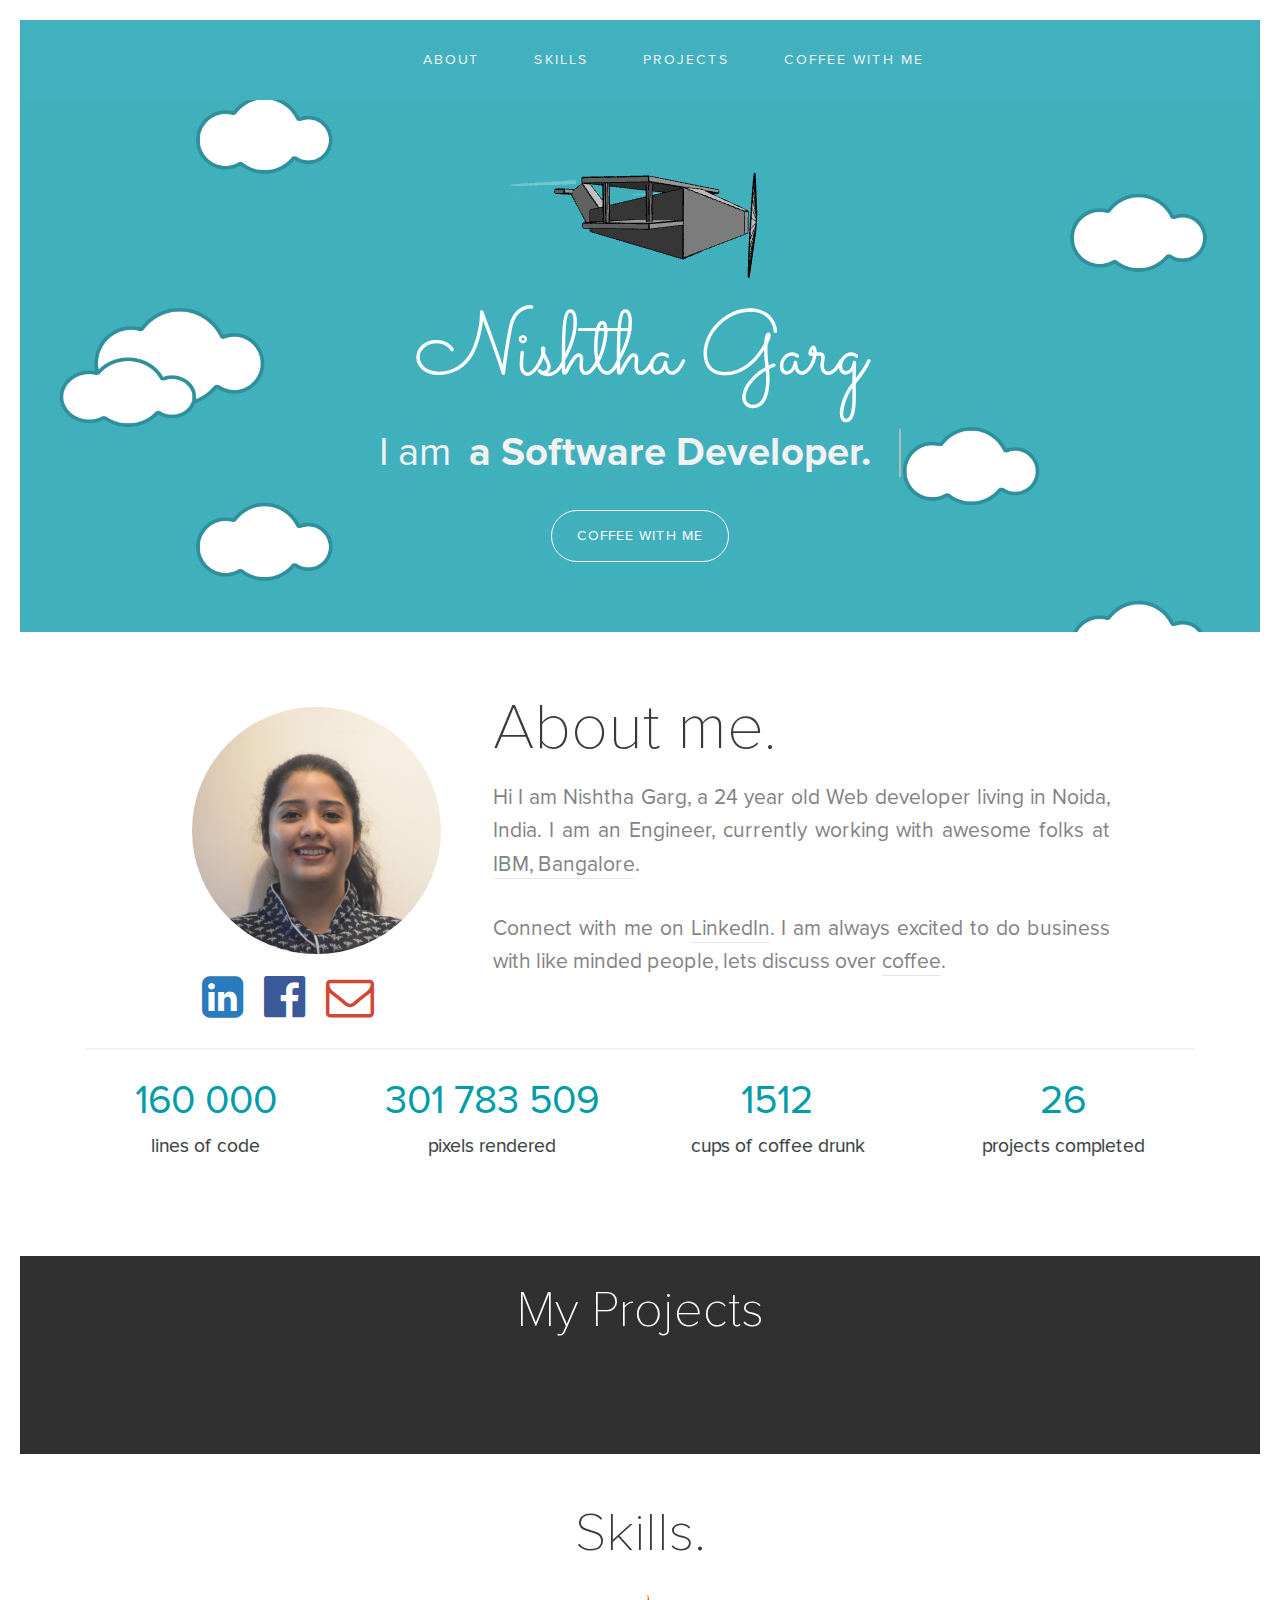
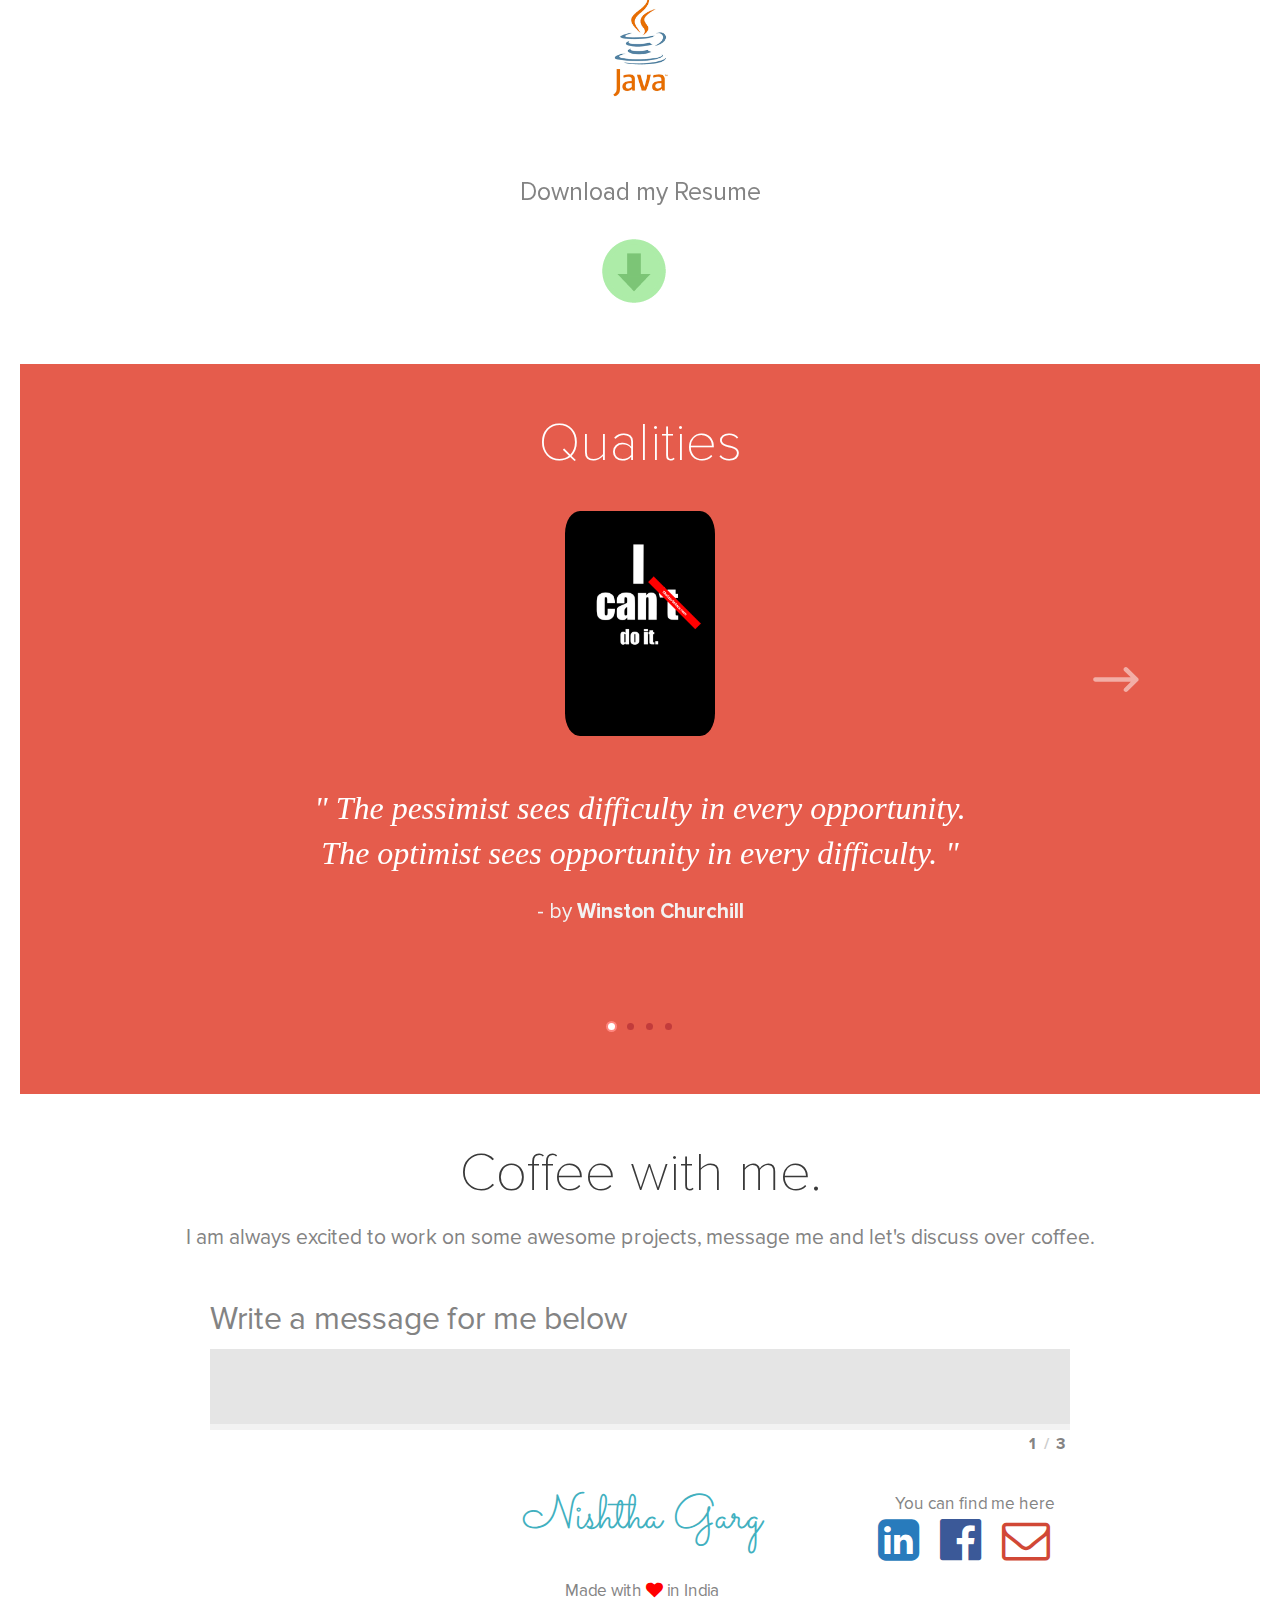
==== commit acd9fedf: "updated skills" ====
--- a/index.html
+++ b/index.html
@@ -86,10 +86,10 @@
       <div class="row">
         <div class="small-12 large-12 columns alignCenter">
           <ul class="menu">
-            <li><a href="#me">about</a></li>
-            <li><a href="#myskills">skills</a></li>
-            <li><a href="#projects">youtube</a></li>
-            <li><a href="#coffeewithme">coffee with me</a></li>
+            <li><a href="#me">About</a></li>
+            <li><a href="#myskills">Skills</a></li>
+            <li><a href="#projects">Projects</a></li>
+            <li><a href="#coffeewithme">Coffee with me</a></li>
         </div>
       </div>
     </div>
@@ -170,9 +170,9 @@
   </section>
   <section class="projects" id="projects">
     <div class="row alignCenter">
-      <h1>My Youtube Videos</h1>
+      <h1>My Projects</h1>
       <div id="cbp-fwslider" class="cbp-fwslider">
-        <ul>
+       <!-- <ul>
           <li>
             <iframe width="400" height="225" src="https://www.youtube.com/embed/pN6jk0uUrD8" frameborder="0"
               allow="accelerometer; autoplay; encrypted-media; gyroscope; picture-in-picture" allowfullscreen></iframe>
@@ -211,14 +211,18 @@
             </p>
             <a class="btn project" href="https://youtube.com/akshaymarch7" target="_blank">Visit now</a>
           </li>
-        </ul>
+        </ul>-->
       </div>
     </div>
   </section>
   <section class="myskills" id="myskills">
     <div class="row alignCenter">
       <h1>Skills.</h1>
-      <div class="skills">
+      <div >
+        <div>
+          <img class="skills_img" src="img/skills/java.jpg" alt="Java" />
+        </div>
+        
       </div>
       <div class="downloadCV">
         <p>
@@ -332,7 +336,7 @@
       </div>
       <div class="large-4 columns alignCenter pad10">
         <p class="alignCenter">
-          You can find me everywhere
+          You can find me here
         </p>
         <ul class="tools">
           <li><a href="https://www.linkedin.com/in/nishtha-garg-9021997/" target="_blank"><i
@@ -345,7 +349,7 @@
         </ul>
       </div>
     </div>
-    <img class="footer-image" src="img/foot.jpg">
+    <img class="footer-image" src="img/foot.png">
   </section>
   <script src="js/classie.js"></script>
   <script src="js/stepsForm.js"></script>
--- a/css/style.css
+++ b/css/style.css
@@ -426,6 +426,14 @@
   border-style:none;
   border: 0px solid !important;
 }
+.skills_img{
+ width:150px !important;
+  margin-top:10px !important;
+  margin-bottom:10px !important;
+  border-radius:10%;
+  border-style:none;
+  border: 0px solid !important;
+}
 section.coffeewithme {
   /*background:#ffc548;*/
   background:#fff;
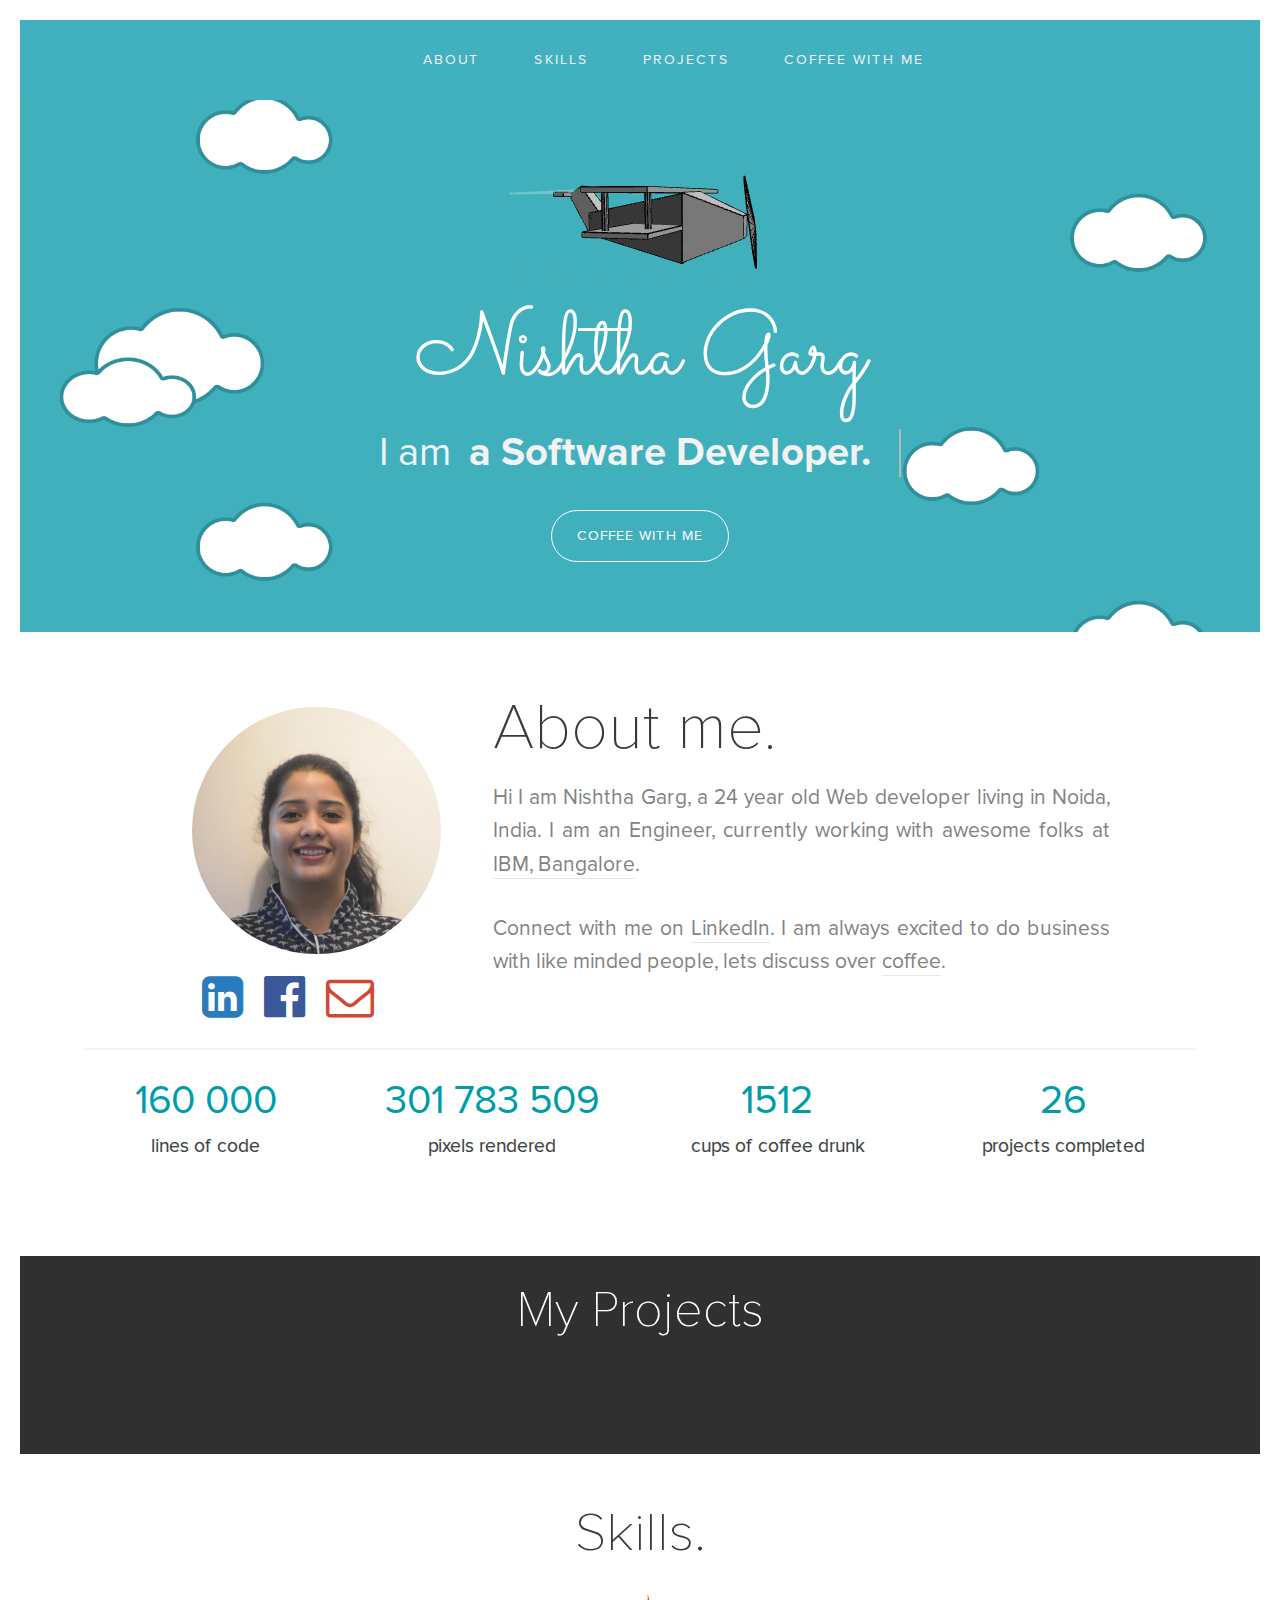
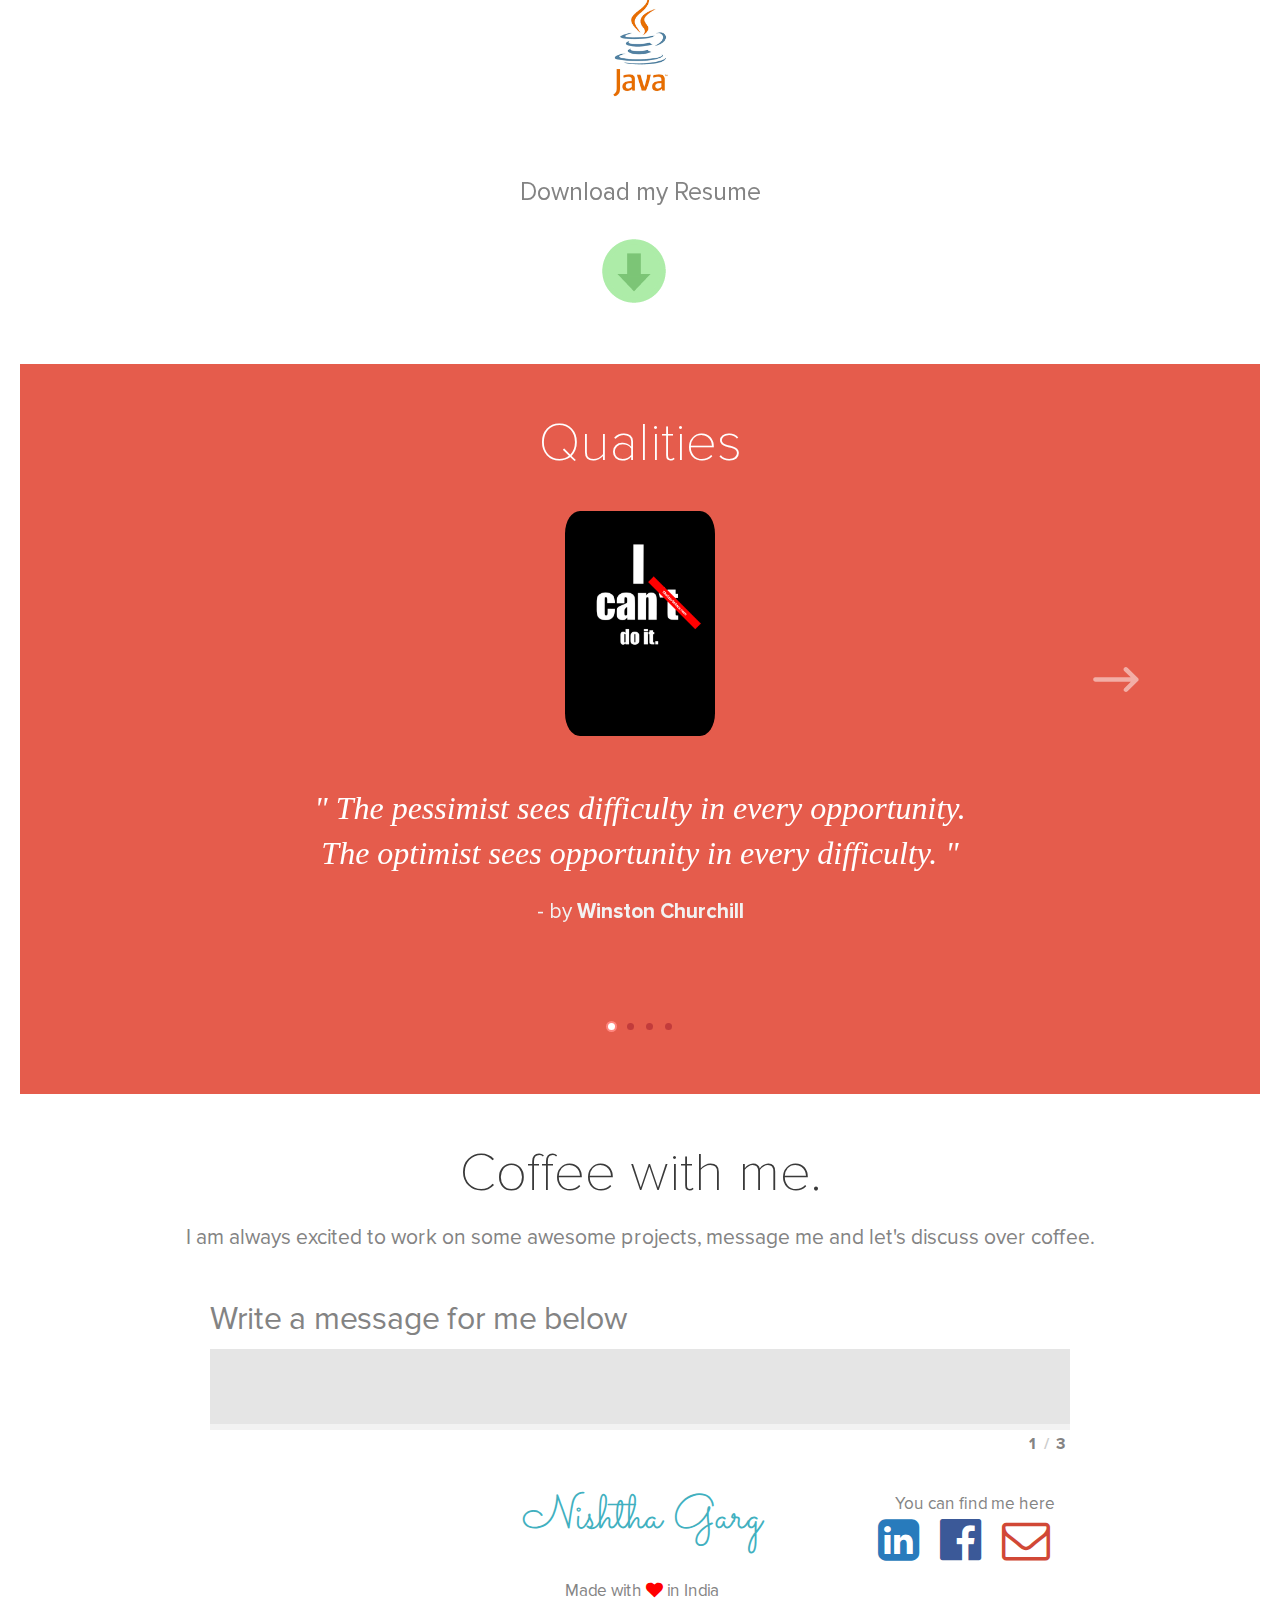
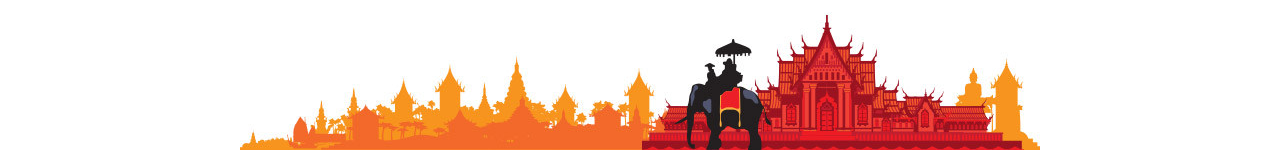
==== commit cc896084: "foot change" ====
--- a/index.html
+++ b/index.html
@@ -349,7 +349,7 @@
         </ul>
       </div>
     </div>
-    <img class="footer-image" src="img/foot.png">
+    <img class="footer-image" src="img/foot.jpg">
   </section>
   <script src="js/classie.js"></script>
   <script src="js/stepsForm.js"></script>
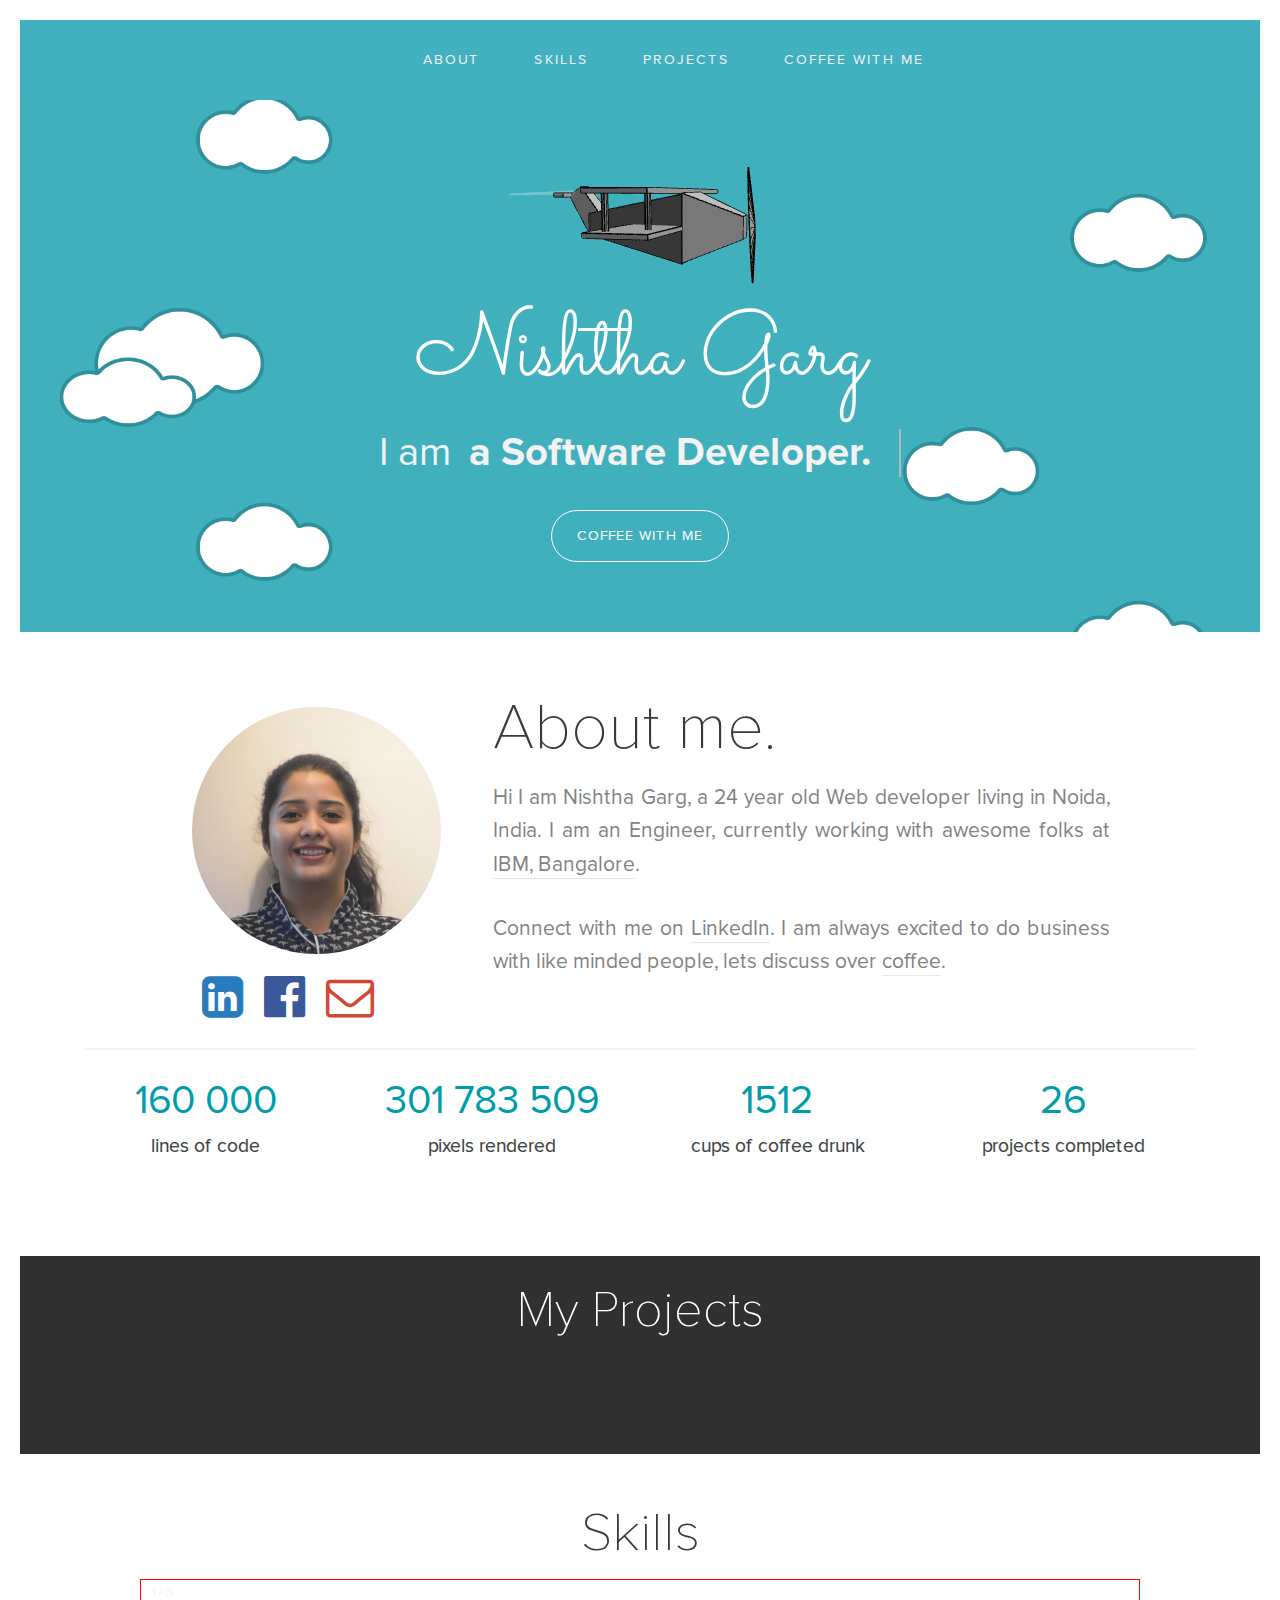
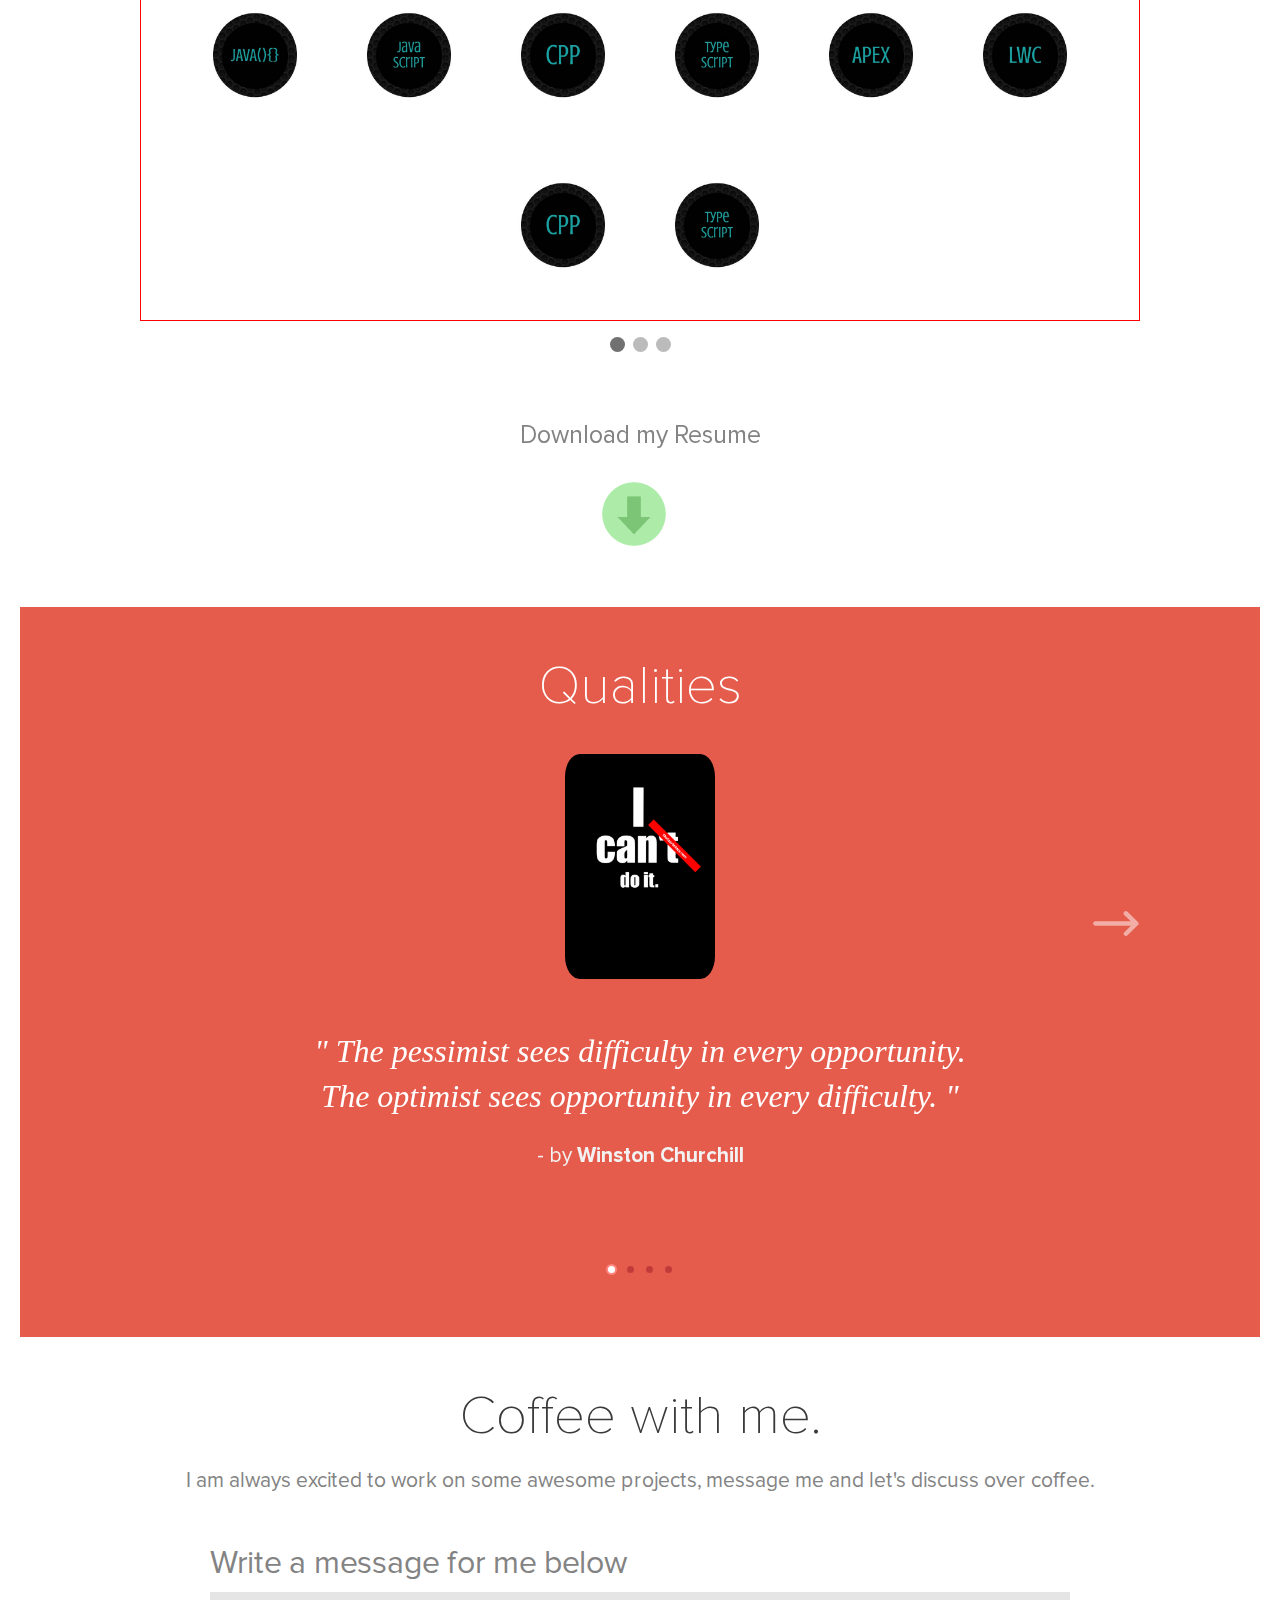
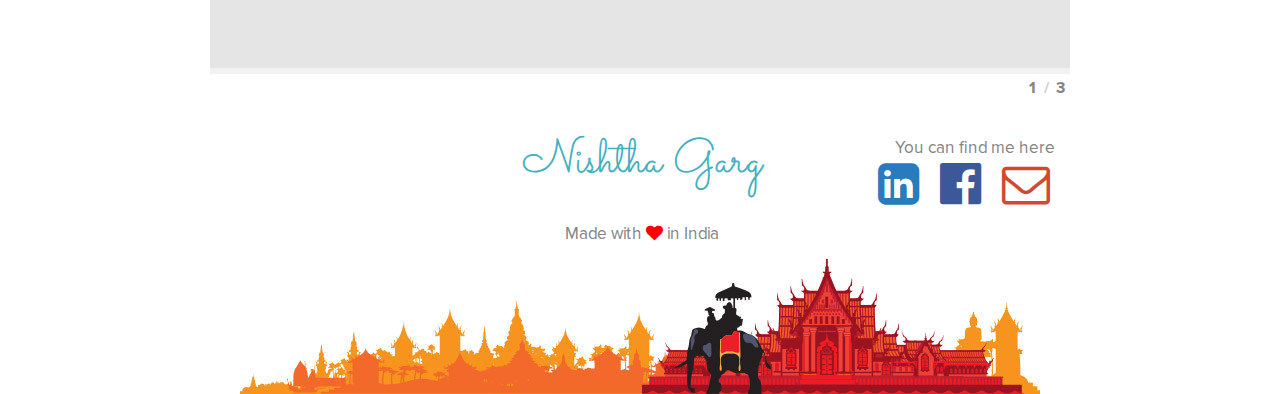
==== commit e5adaf27: "added skills" ====
--- a/index.html
+++ b/index.html
@@ -217,13 +217,59 @@
   </section>
   <section class="myskills" id="myskills">
     <div class="row alignCenter">
-      <h1>Skills.</h1>
-      <div >
-        <div>
-          <img class="skills_img" src="img/skills/java.jpg" alt="Java" />
+      <h1>Skills</h1>
+      <div class="slideshow-container"> <div class="mySlides fade">
+        <div class="numbertext">1 / 3</div>
+          <div class="border">
+            <img class="skills_img" src="img/skills/java.jpg">
+            <img class="skills_img" src="img/skills/javascript.jpg">
+            <img class="skills_img" src="img/skills/cpp.jpg">
+            <img class="skills_img" src="img/skills/typescript.jpg">
+            <img class="skills_img" src="img/skills/apex.jpg">
+            <img class="skills_img" src="img/skills/lwc.jpg">
+            <img class="skills_img" src="img/skills/cpp.jpg">
+            <img class="skills_img" src="img/skills/typescript.jpg">
+          </div>
+      </div>
+    
+      <div class="mySlides fade">
+          <div class="border">
+            <img class="frameworks_img" src="img/skills/salesforce.png">
+            <img class="frameworks_img" src="img/skills/spring.png">
+            <img class="frameworks_img" src="img/skills/hibernate.png">
+            <img class="frameworks_img" src="img/skills/angular.png">
+            <img class="frameworks_img" src="img/skills/bootstrap.jpg">
+            <img class="frameworks_img" src="img/skills/git.png">
+            <img class="frameworks_img" src="img/skills/maven.png">
+            <img class="frameworks_img" src="img/skills/junit.png">
+            <img class="frameworks_img" src="img/skills/mockito.jpg">
+            <img class="frameworks_img" src="img/skills/tomcat.png">
+          </div>
+      </div>
+    
+      <div class="mySlides fade">
+        <div class="numbertext">3 / 3</div>
+        <div class="border">
+          <img class="skills_img" src="img/skills/java.jpg">
+          <img class="skills_img" src="img/skills/java.jpg">
+          <img class="skills_img" src="img/skills/java.jpg">
+          <img class="skills_img" src="img/skills/java.jpg">
         </div>
-        
-      </div>
+        <div class="text">Data</div>
+      </div>
+    
+      <!-- Next and previous buttons -->
+      <a class="prev" onclick="plusSlides(-1)">&#10094;</a>
+      <a class="next" onclick="plusSlides(1)">&#10095;</a>
+    </div>
+    <br>
+    
+    <!-- The dots/circles -->
+    <div style="text-align:center">
+      <span class="dot" onclick="currentSlide(1)"></span>
+      <span class="dot" onclick="currentSlide(2)"></span>
+      <span class="dot" onclick="currentSlide(3)"></span>
+    </div>
       <div class="downloadCV">
         <p>
           Download my Resume
@@ -422,6 +468,37 @@
     ga('send', 'pageview');
 
   </script>
+
+  <script>
+    var slideIndex = 1;
+showSlides(slideIndex);
+
+// Next/previous controls
+function plusSlides(n) {
+  showSlides(slideIndex += n);
+}
+
+// Thumbnail image controls
+function currentSlide(n) {
+  showSlides(slideIndex = n);
+}
+
+function showSlides(n) {
+  var i;
+  var slides = document.getElementsByClassName("mySlides");
+  var dots = document.getElementsByClassName("dot");
+  if (n > slides.length) {slideIndex = 1}
+  if (n < 1) {slideIndex = slides.length}
+  for (i = 0; i < slides.length; i++) {
+      slides[i].style.display = "none";
+  }
+  for (i = 0; i < dots.length; i++) {
+      dots[i].className = dots[i].className.replace(" active", "");
+  }
+  slides[slideIndex-1].style.display = "block";
+  dots[slideIndex-1].className += " active";
+}
+  </script>
 </body>
 
 </html>
--- a/css/style.css
+++ b/css/style.css
@@ -434,6 +434,19 @@
   border-style:none;
   border: 0px solid !important;
 }
+.frameworks_img{
+   width:150px !important;
+   height:150px !important;
+   margin-top:10px !important;
+   margin-bottom:10px !important;
+   margin-right:20px !important;
+   border-radius:10%;
+   border-style:none;
+   border: 0px solid grey !important;
+ }
+.skill_captions{
+  color:green;
+}
 section.coffeewithme {
   /*background:#ffc548;*/
   background:#fff;
@@ -812,4 +825,102 @@
   font-weight:400;
   color:#41b0bf !important;
   font-size: 3em !important;
+}
+
+.border{
+  border:solid thin red;
+}
+* {box-sizing:border-box}
+
+/* Slideshow container */
+.slideshow-container {
+  max-width: 1000px;
+  position: relative;
+  margin: auto;
+}
+
+/* Hide the images by default */
+.mySlides {
+  display: none;
+}
+
+/* Next & previous buttons */
+.prev, .next {
+  cursor: pointer;
+  position: absolute;
+  top: 50%;
+  width: auto;
+  margin-top: -22px;
+  padding: 16px;
+  color: white;
+  font-weight: bold;
+  font-size: 18px;
+  transition: 0.6s ease;
+  border-radius: 0 3px 3px 0;
+  user-select: none;
+}
+
+/* Position the "next button" to the right */
+.next {
+  right: 0;
+  border-radius: 3px 0 0 3px;
+}
+
+/* On hover, add a black background color with a little bit see-through */
+.prev:hover, .next:hover {
+  background-color: rgba(0,0,0,0.8);
+}
+
+/* Caption text */
+.text {
+  color: #000;
+  font-size: 15px;
+  padding: 8px 12px;
+  position: absolute;
+  bottom: 8px;
+  width: 100%;
+  text-align: center;
+}
+
+/* Number text (1/3 etc) */
+.numbertext {
+  color: #f2f2f2;
+  font-size: 12px;
+  padding: 8px 12px;
+  position: absolute;
+  top: 0;
+}
+
+/* The dots/bullets/indicators */
+.dot {
+  cursor: pointer;
+  height: 15px;
+  width: 15px;
+  margin: 0 2px;
+  background-color: #bbb;
+  border-radius: 50%;
+  display: inline-block;
+  transition: background-color 0.6s ease;
+}
+
+.active, .dot:hover {
+  background-color: #717171;
+}
+
+/* Fading animation */
+.fade {
+  -webkit-animation-name: fade;
+  -webkit-animation-duration: 1.5s;
+  animation-name: fade;
+  animation-duration: 1.5s;
+}
+
+@-webkit-keyframes fade {
+  from {opacity: .4}
+  to {opacity: 1}
+}
+
+@keyframes fade {
+  from {opacity: .4}
+  to {opacity: 1}
 }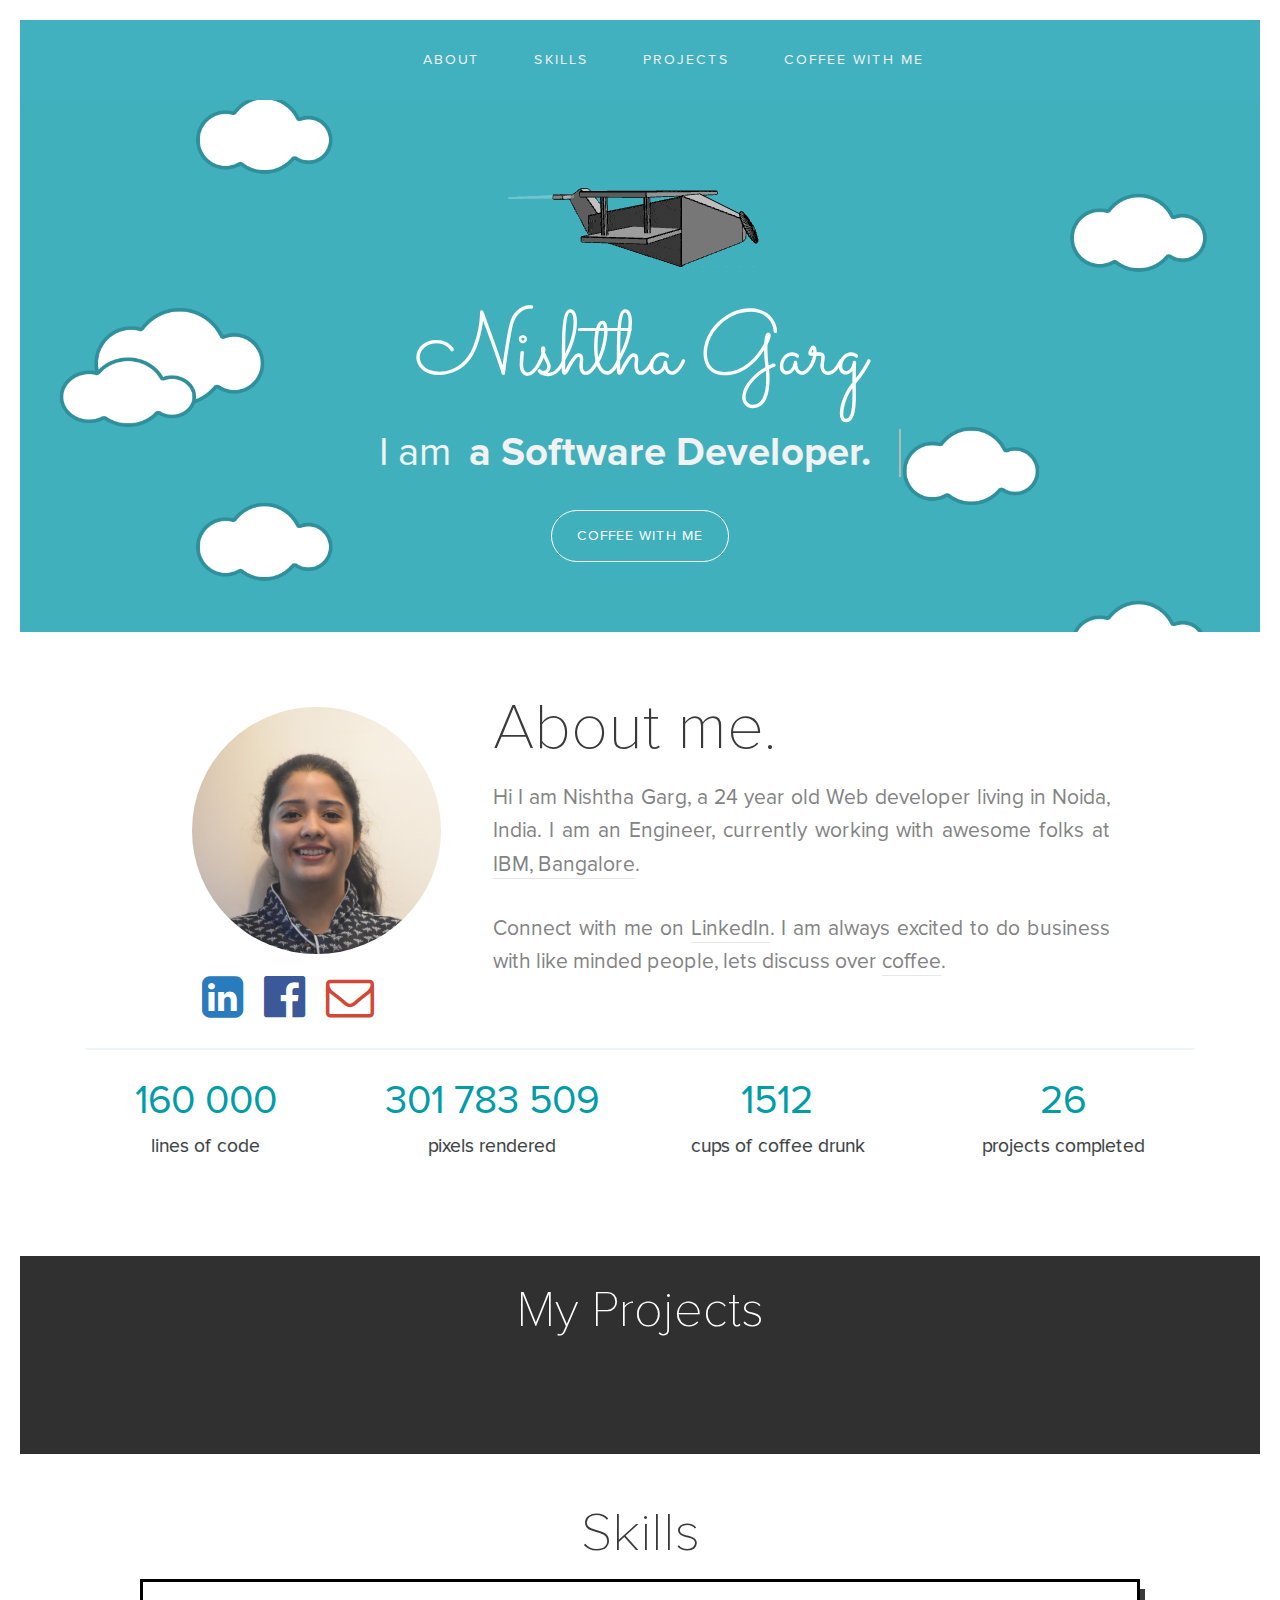
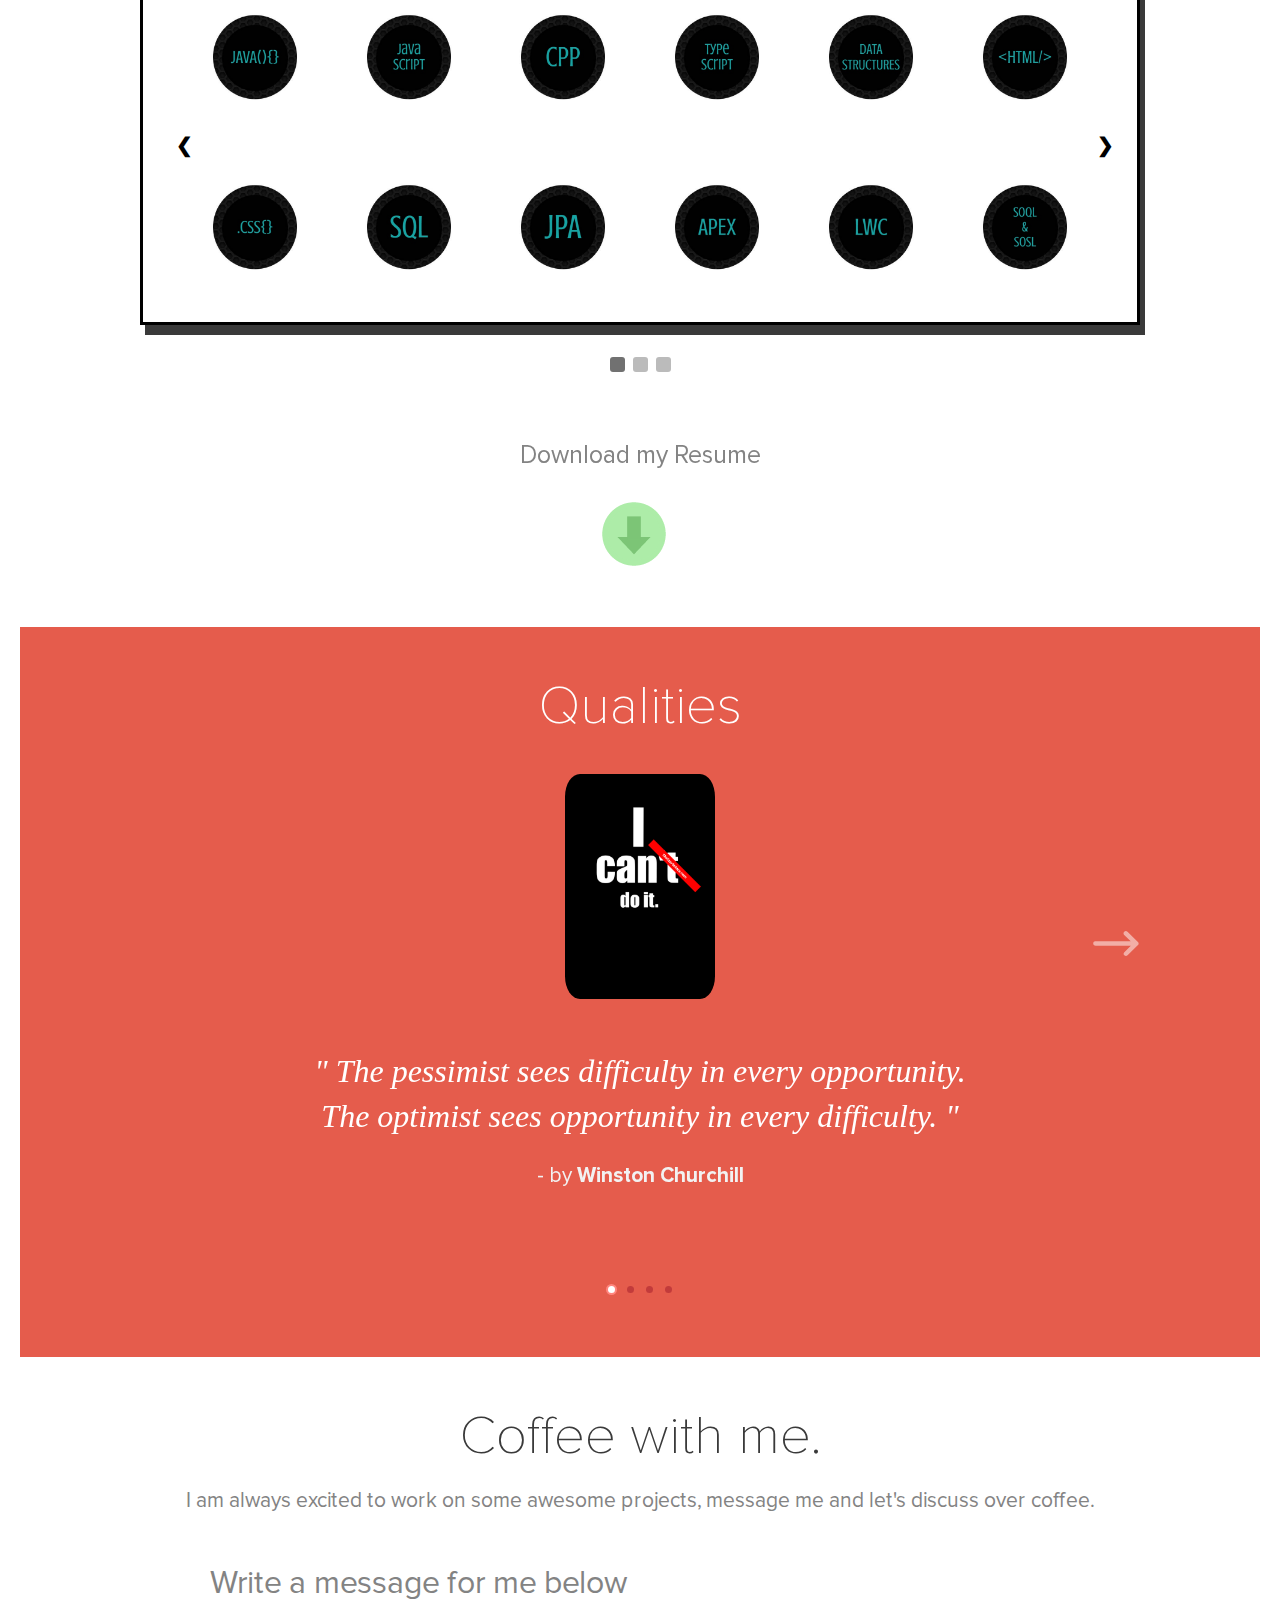
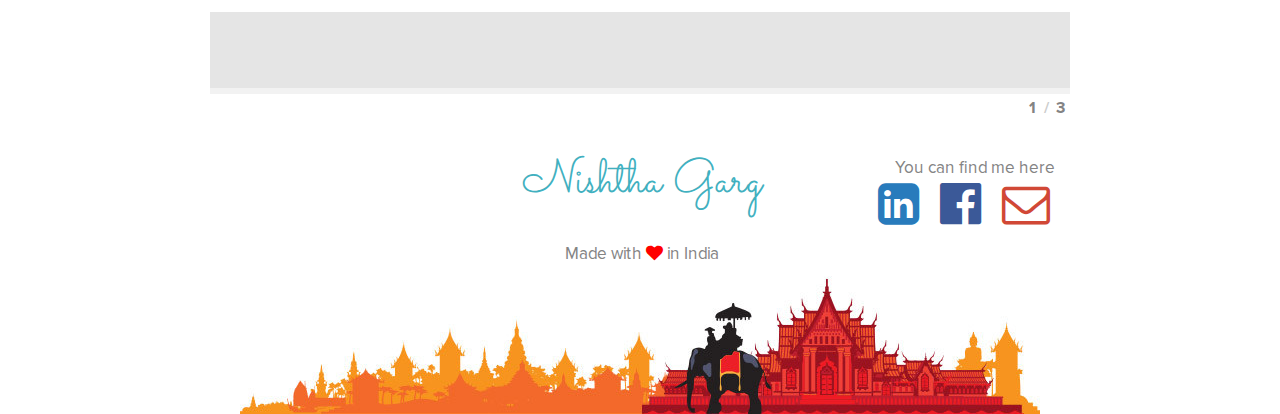
==== commit 0e6761ef: "skills arrows" ====
--- a/index.html
+++ b/index.html
@@ -219,16 +219,19 @@
     <div class="row alignCenter">
       <h1>Skills</h1>
       <div class="slideshow-container"> <div class="mySlides fade">
-        <div class="numbertext">1 / 3</div>
           <div class="border">
             <img class="skills_img" src="img/skills/java.jpg">
             <img class="skills_img" src="img/skills/javascript.jpg">
             <img class="skills_img" src="img/skills/cpp.jpg">
             <img class="skills_img" src="img/skills/typescript.jpg">
+            <img class="skills_img" src="img/skills/datastructures.jpg">
+            <img class="skills_img" src="img/skills/html.jpg">
+            <img class="skills_img" src="img/skills/css.jpg">
+            <img class="skills_img" src="img/skills/sql.jpg">
+            <img class="skills_img" src="img/skills/jpa.jpg">
             <img class="skills_img" src="img/skills/apex.jpg">
             <img class="skills_img" src="img/skills/lwc.jpg">
-            <img class="skills_img" src="img/skills/cpp.jpg">
-            <img class="skills_img" src="img/skills/typescript.jpg">
+            <img class="skills_img" src="img/skills/soql.jpg">
           </div>
       </div>
     
@@ -242,25 +245,31 @@
             <img class="frameworks_img" src="img/skills/git.png">
             <img class="frameworks_img" src="img/skills/maven.png">
             <img class="frameworks_img" src="img/skills/junit.png">
-            <img class="frameworks_img" src="img/skills/mockito.jpg">
             <img class="frameworks_img" src="img/skills/tomcat.png">
+            <img class="frameworks_img" src="img/skills/microservices.png">
           </div>
       </div>
     
       <div class="mySlides fade">
-        <div class="numbertext">3 / 3</div>
         <div class="border">
-          <img class="skills_img" src="img/skills/java.jpg">
-          <img class="skills_img" src="img/skills/java.jpg">
-          <img class="skills_img" src="img/skills/java.jpg">
-          <img class="skills_img" src="img/skills/java.jpg">
+          <img class="skills_img" src="img/skills/vscode.png">
+          <img class="skills_img" src="img/skills/eclipse.png">
+          <img class="skills_img" src="img/skills/photoshop.png">
+          <img class="skills_img" src="img/skills/sts.jpg">
+          <img class="skills_img" src="img/skills/webstorm.gif">
+          <img class="skills_img" src="img/skills/jira.jpg">
+          <img class="skills_img" src="img/skills/agile.png">
+          <img class="skills_img" src="img/skills/slack.jpg">
+          <img class="skills_img" src="img/skills/linux.jpg">
+          <img class="skills_img"  src="img/skills/macos.png">
+          <img class="skills_img" src="img/skills/windows.png">
+          <img class="skills_img" src="img/skills/sublime.png">
         </div>
-        <div class="text">Data</div>
-      </div>
-    
+      </div>
+      <br>
       <!-- Next and previous buttons -->
       <a class="prev" onclick="plusSlides(-1)">&#10094;</a>
-      <a class="next" onclick="plusSlides(1)">&#10095;</a>
+      <a class="next2" onclick="plusSlides(1)">&#10095;</a>
     </div>
     <br>
     
--- a/css/style.css
+++ b/css/style.css
@@ -828,7 +828,8 @@
 }
 
 .border{
-  border:solid thin red;
+  border:solid black;
+  box-shadow: 5px 10px;;
 }
 * {box-sizing:border-box}
 
@@ -845,29 +846,31 @@
 }
 
 /* Next & previous buttons */
-.prev, .next {
+.prev, .next2 {
   cursor: pointer;
   position: absolute;
   top: 50%;
   width: auto;
-  margin-top: -22px;
+  margin-top: -40px;
+  margin-left: -480px;
   padding: 16px;
-  color: white;
+  color: black;
   font-weight: bold;
-  font-size: 18px;
+  font-size: 20px;
   transition: 0.6s ease;
   border-radius: 0 3px 3px 0;
   user-select: none;
 }
 
 /* Position the "next button" to the right */
-.next {
+.next2 {
   right: 0;
+  margin-right: 10px;
   border-radius: 3px 0 0 3px;
 }
 
 /* On hover, add a black background color with a little bit see-through */
-.prev:hover, .next:hover {
+.prev:hover, .next2:hover {
   background-color: rgba(0,0,0,0.8);
 }
 
@@ -898,7 +901,7 @@
   width: 15px;
   margin: 0 2px;
   background-color: #bbb;
-  border-radius: 50%;
+  border-radius: 20%;
   display: inline-block;
   transition: background-color 0.6s ease;
 }
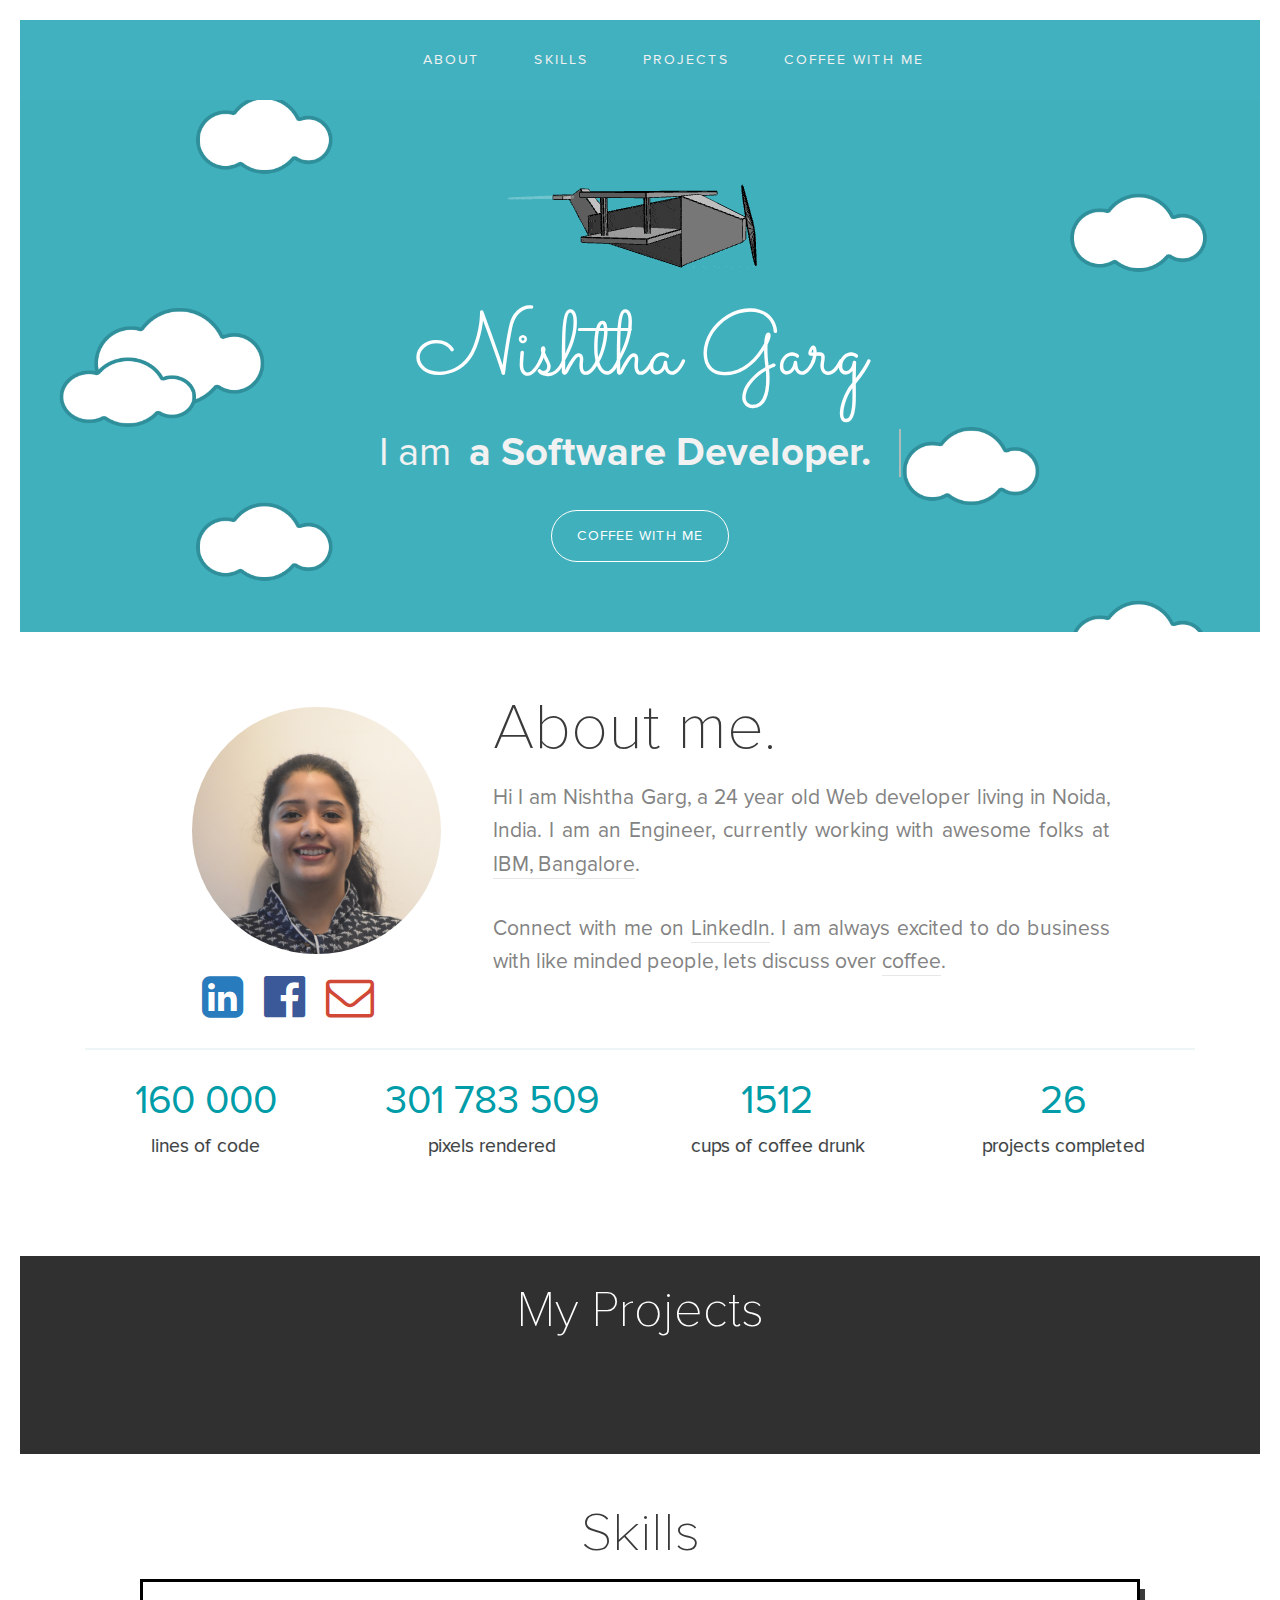
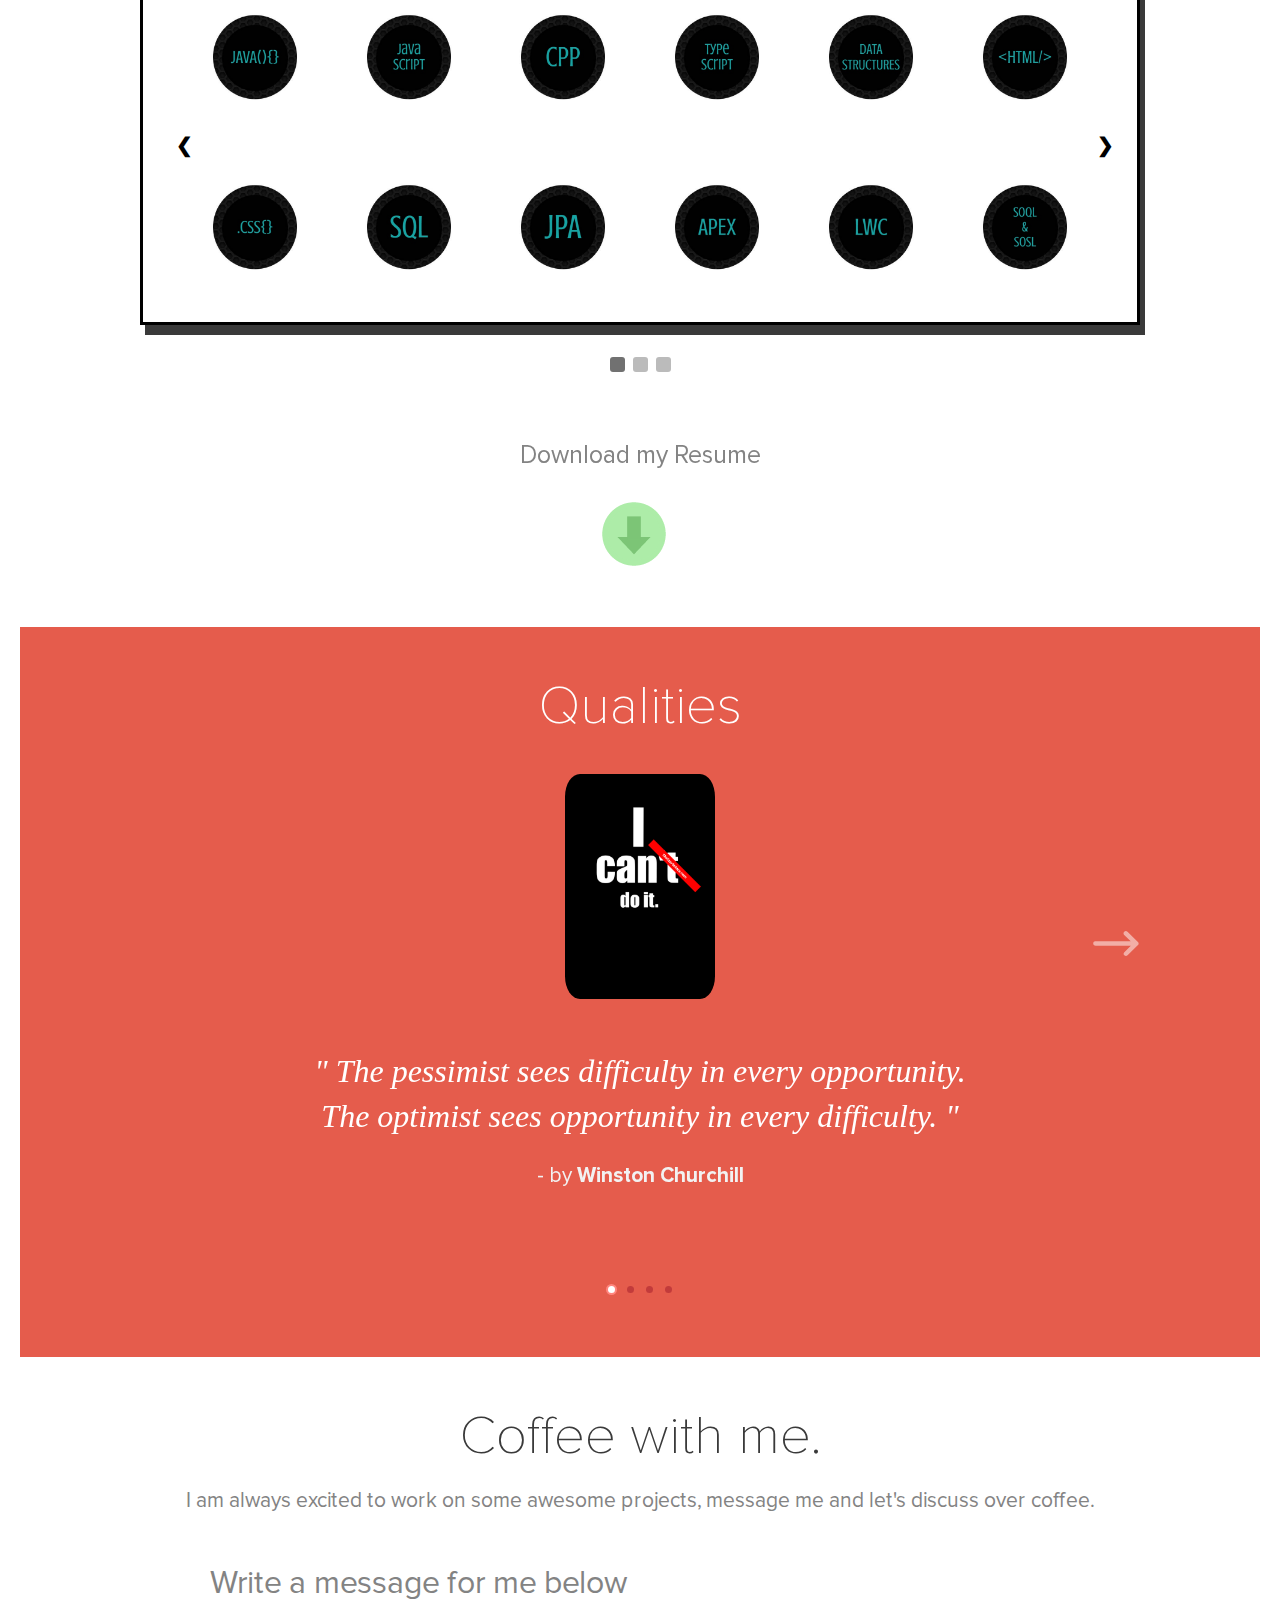
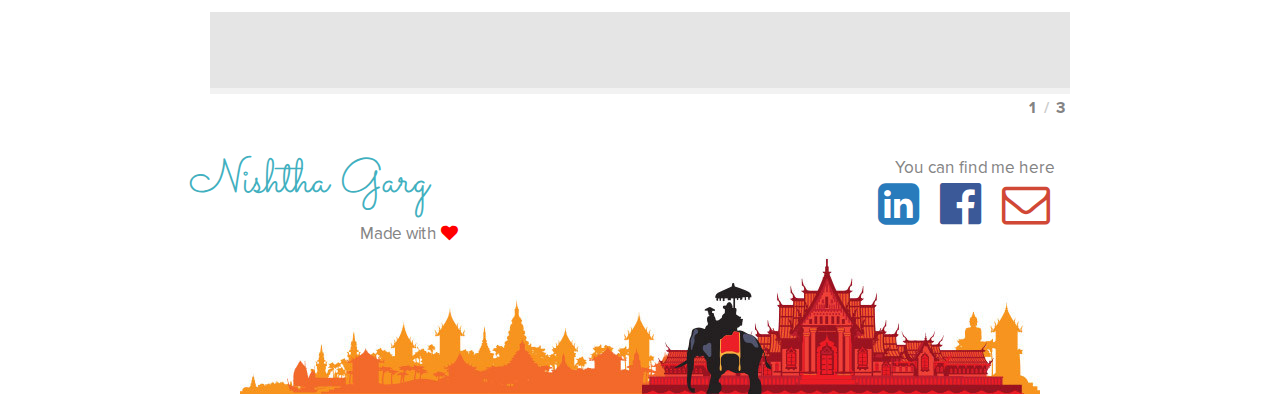
==== commit bc1ad8ec: "update name" ====
--- a/index.html
+++ b/index.html
@@ -19,7 +19,7 @@
   Message me, maybe we could help each other.
 }
 else {
-  goto: akshaysaini.in/404
+  goto: nishi90297.github.io//404
 }
 ________________________________________________________________________________________
 
@@ -35,8 +35,8 @@
 ________________________________________________________________________________________
 
 Cheers,
-Akshay Saini
-mailto: akshaysaini.in@gmail.com
+Nishtha Garg
+mailto: nishi.90297@gmail.com
 ________________________________________________________________________________________
 
 I sincerely admit ! Not everything thing you saw on the website was developed by me from
@@ -54,12 +54,12 @@
     content="Hello World, I'm a Web developer, YouTuber, and a Digital Marketer. If you want your own website or grow your business online then coffee with me.">
   <meta name="keywords"
     content="web development, web designing, youtube, javascript, tutorials, react, angular, website, seo, digital marketing, social media marketing, freelancer, bengaluru, india ">
-  <meta name="author" content="Akshay Saini">
+  <meta name="author" content="Nishtha Garg">
   <meta name="viewport" content="width=device-width, initial-scale=1.0" />
-  <meta property="og:title" content="Akshay Saini " />
+  <meta property="og:title" content="Nishtha Garg " />
   <meta property="og:url" content="index.html" />
   <meta property="og:image" content="img/logo.png" />
-  <meta property="og:site_name" content="Akshay Saini" />
+  <meta property="og:site_name" content="Nishtha Garg" />
   <meta property="og:description"
     content="Hello World, I'm a Web developer, YouTuber, and a Digital Marketer. If you want your own website or grow your business online then coffee with me." />
   <title>Nishtha Garg</title>
@@ -180,7 +180,7 @@
             <p class="desc">
               In depth JavaScript video tutorials!
             </p>
-            <a class="btn project" href="https://youtube.com/akshaymarch7">Watch Video</a>
+            <a class="btn project" href="">Watch Video</a>
           </li>
           <li>
             <iframe width="400" height="225" src="https://www.youtube.com/embed/ozh5WMot6io" frameborder="0"
@@ -189,7 +189,7 @@
             <p class="desc">
               Covering my personal tips and tricks!
             </p>
-            <a class="btn project" href="https://youtube.com/akshaymarch7">Watch Video</a>
+            <a class="btn project" href="">Watch Video</a>
           </li>
           <li>
             <iframe width="400" height="225" src="https://www.youtube.com/embed/ExPusSE0d30" frameborder="0"
@@ -198,7 +198,7 @@
             <p class="desc">
               How I fell in love with Javascript and ended up being a Web Developer!
             </p>
-            <a class="btn project" href="https://youtube.com/akshaymarch7">Watch Video</a>
+            <a class="btn project" href="">Watch Video</a>
           </li>
           <li>
             <br>
@@ -209,7 +209,7 @@
             <p class="desc">
               Check out all the videos on my Youtube Channel
             </p>
-            <a class="btn project" href="https://youtube.com/akshaymarch7" target="_blank">Visit now</a>
+            <a class="btn project" href="" target="_blank">Visit now</a>
           </li>
         </ul>-->
       </div>
@@ -375,18 +375,12 @@
   </section>
   <section class="sayhello" id="hello">
     <div class="row">
-      <div class="large-4 columns pad10">
-        <!--<p>
-          <b>No <i class="fa fa-copyright"></i> copyright issues.</b><br>
-          Feel free to copy. If you need any help, ping me !
-        </p>-->
-      </div>
       <div class="large-4 columns">
         <p class="footTitle alignCenter">
           Nishtha Garg
         </p>
         <p class="madewithlove">
-          Made with <i class="fa fa-heart"></i> in India
+          Made with <i class="fa fa-heart"></i>
         </p>
       </div>
       <div class="large-4 columns alignCenter pad10">
--- a/css/style.css
+++ b/css/style.css
@@ -779,8 +779,8 @@
   ;
 }
 .madewithlove {
-  text-align:center;
-  padding-top:20px;
+  text-align:right;
+  padding-top:0px;
 }
 .alignCenter {
   text-align:center;
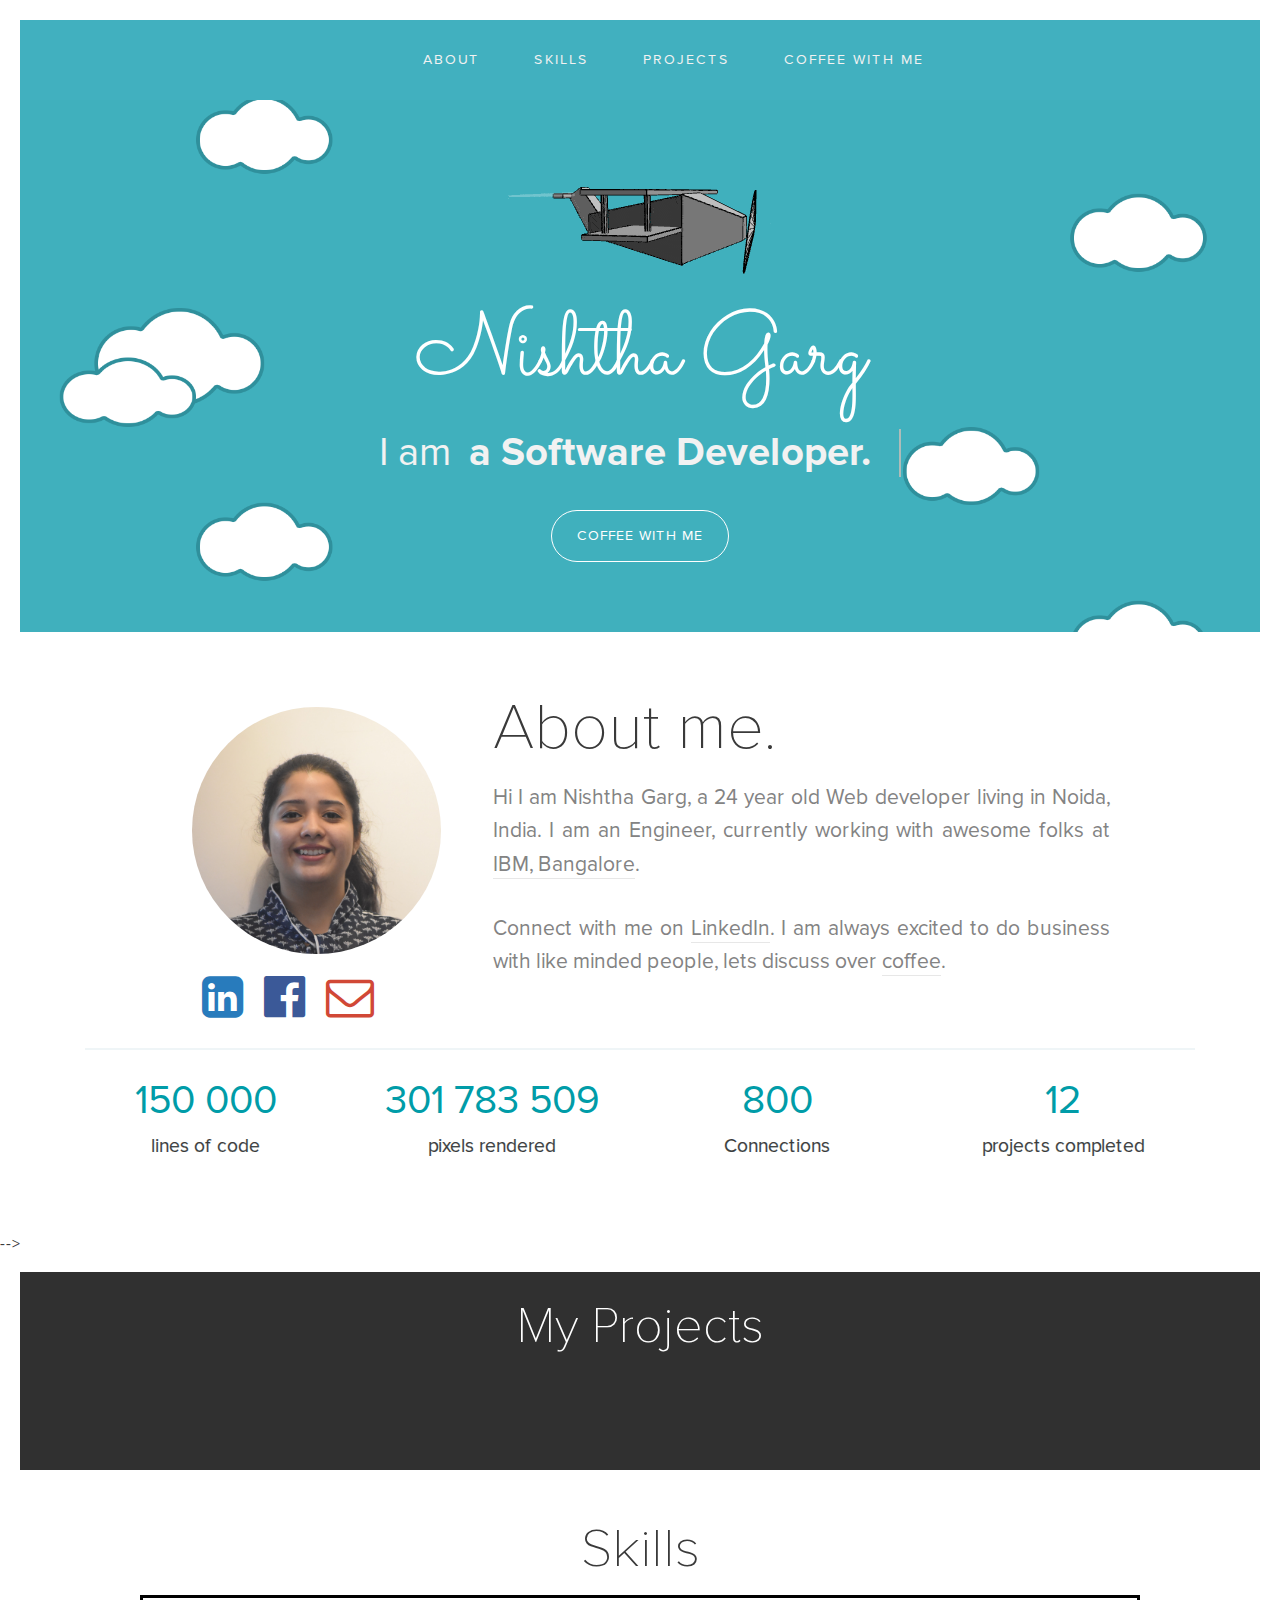
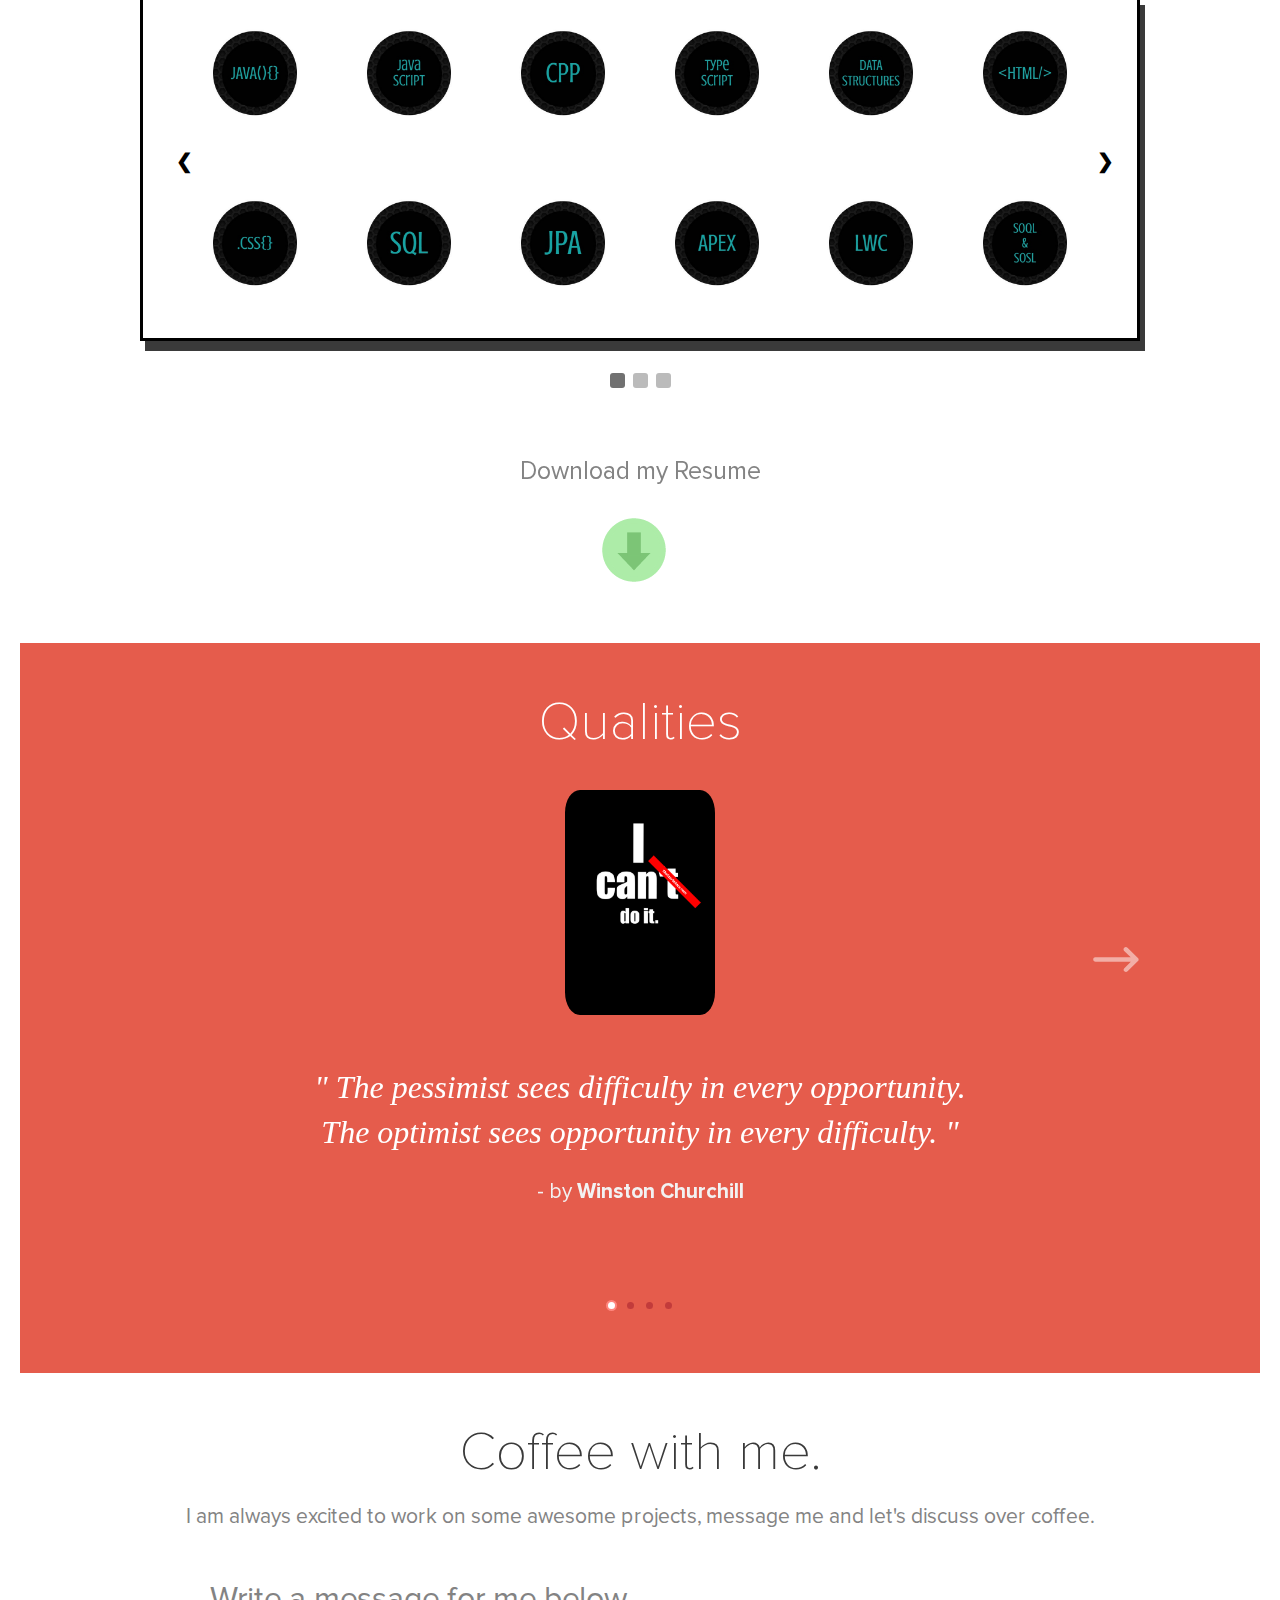
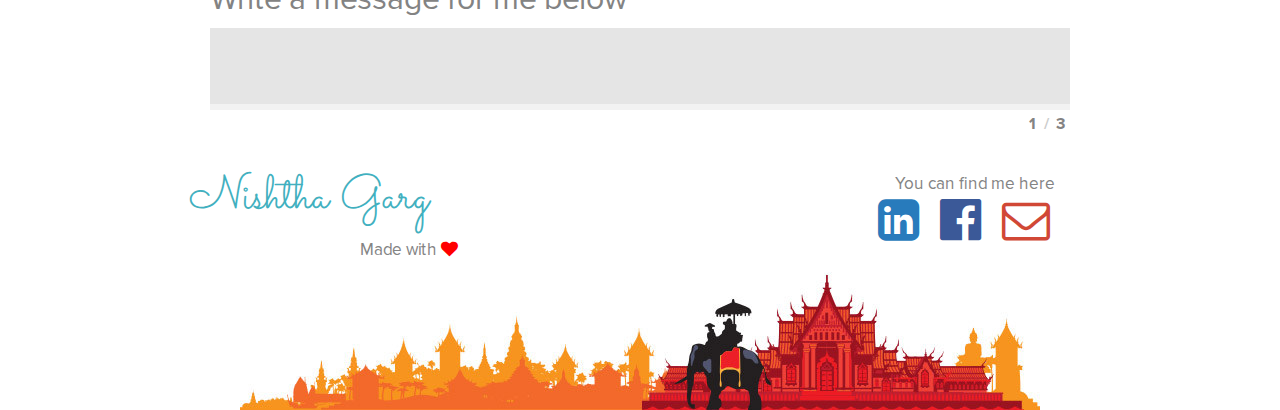
==== commit f28ce91b: "numbers updated" ====
--- a/index.html
+++ b/index.html
@@ -151,7 +151,7 @@
   <section class="numbers-wrapper">
     <section class="numbers-inner-wrapper">
       <div class="numbers">
-        <h4 id="coded-lines">160 000</h4>
+        <h4 id="coded-lines">150 000</h4>
         <span>lines of code</span>
       </div>
       <div class="numbers">
@@ -159,15 +159,15 @@
         <span>pixels rendered</span>
       </div>
       <div class="numbers">
-        <h4 id="coffee-cups">1512</h4>
-        <span>cups of coffee drunk</span>
+        <h4 id="coffee-cups">800</h4>
+        <span>Connections</span>
       </div>
       <div class="numbers">
-        <h4 id="projects-completed">26</h4>
+        <h4 id="projects-completed">12</h4>
         <span>projects completed</span>
       </div>
     </section>
-  </section>
+  </section>-->
   <section class="projects" id="projects">
     <div class="row alignCenter">
       <h1>My Projects</h1>
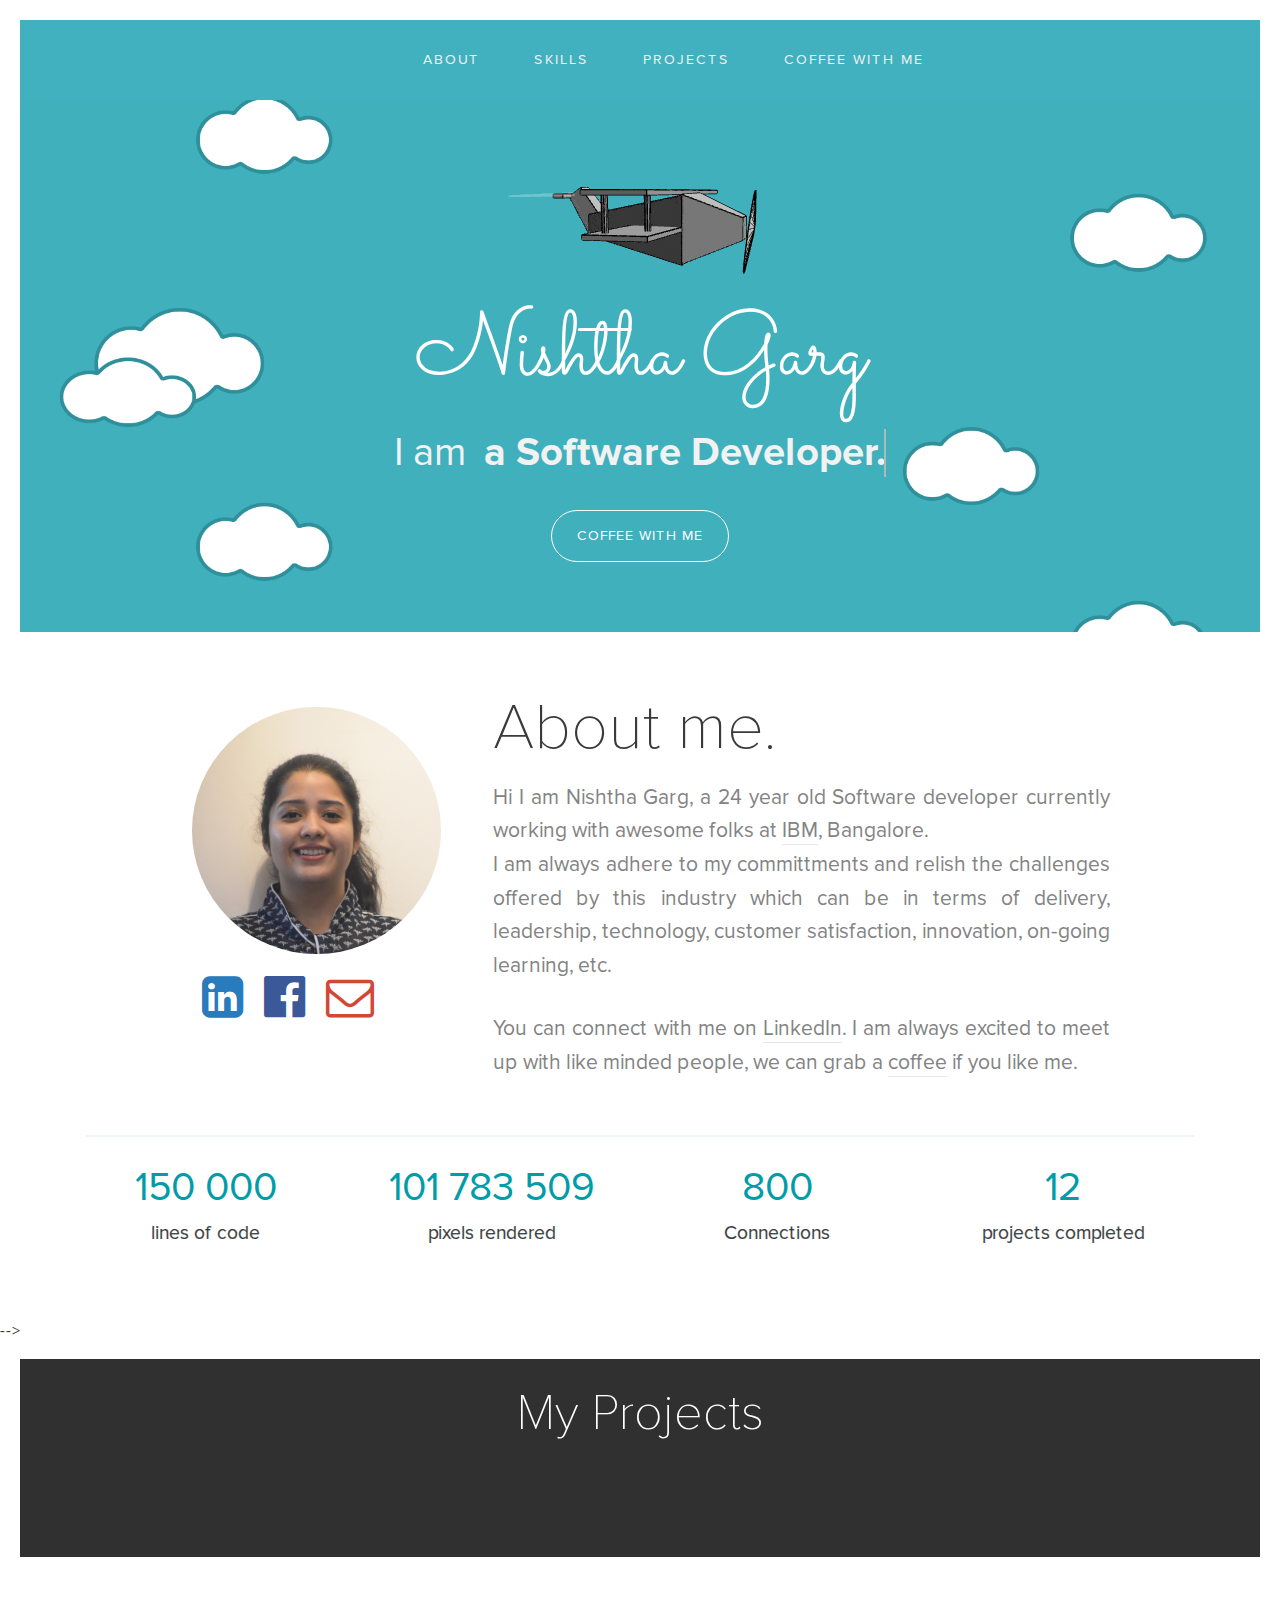
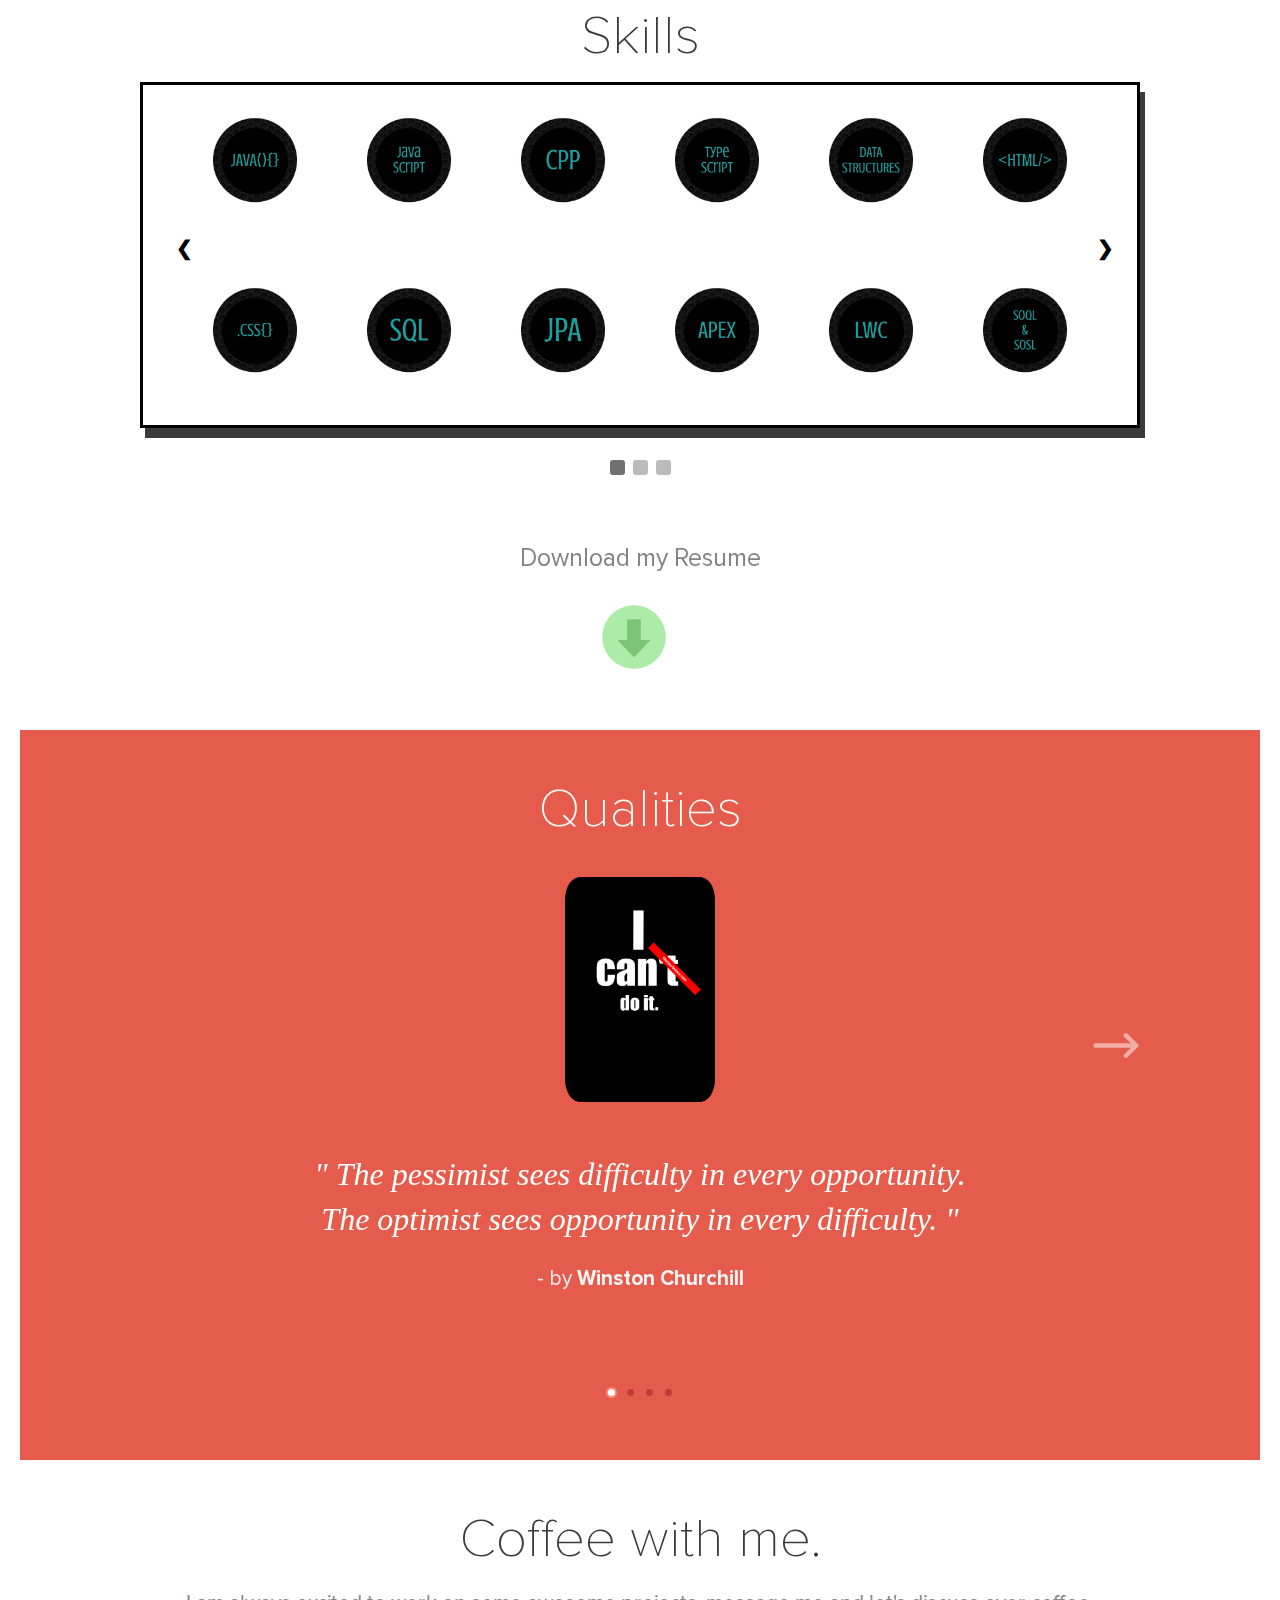
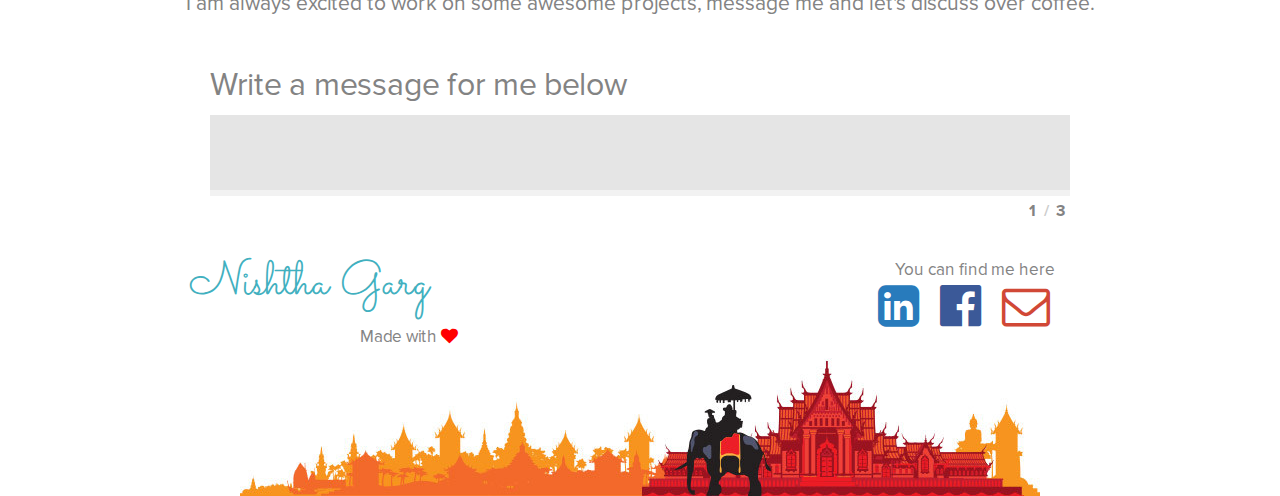
==== commit a2a8a174: "update about me" ====
--- a/index.html
+++ b/index.html
@@ -134,14 +134,15 @@
         <div class="large-8 medium-8 columns">
           <h1>About me.</h1>
           <p>
-            Hi I am Nishtha Garg, a 24 year old Web
-            developer living in Noida, India. I am an Engineer, currently working with awesome
-            folks at <a href="http://www.ibm.com/" rel="nofollow" target="_blank">IBM, Bangalore</a>.
+            Hi I am Nishtha Garg, a 24 year old Software
+            developer currently working with awesome
+            folks at <a href="http://www.ibm.com/" rel="nofollow" target="_blank">IBM</a>, Bangalore. <br>
+            I am always adhere to my committments and relish the challenges offered by this industry which can be in terms of delivery, leadership, technology, customer satisfaction, innovation, on-going learning, etc. 
           </p>
           <p>
-           Connect with me on <a href="https://www.linkedin.com/in/nishtha-garg-9021997/"
-              target="_blank">LinkedIn</a>. I am always excited to do business with like minded people, lets discuss
-            over <a href="#coffeewithme">coffee</a>.
+           You can connect with me on <a href="https://www.linkedin.com/in/nishtha-garg-9021997/"
+              target="_blank">LinkedIn</a>. I am always excited to meet up with like minded people, we can grab  a 
+             <a href="#coffeewithme">coffee</a> if you like me.
           </p>
         </div>
       </div>
@@ -155,7 +156,7 @@
         <span>lines of code</span>
       </div>
       <div class="numbers">
-        <h4 id="rendered-pixels">301 783 509</h4>
+        <h4 id="rendered-pixels">101 783 509</h4>
         <span>pixels rendered</span>
       </div>
       <div class="numbers">
